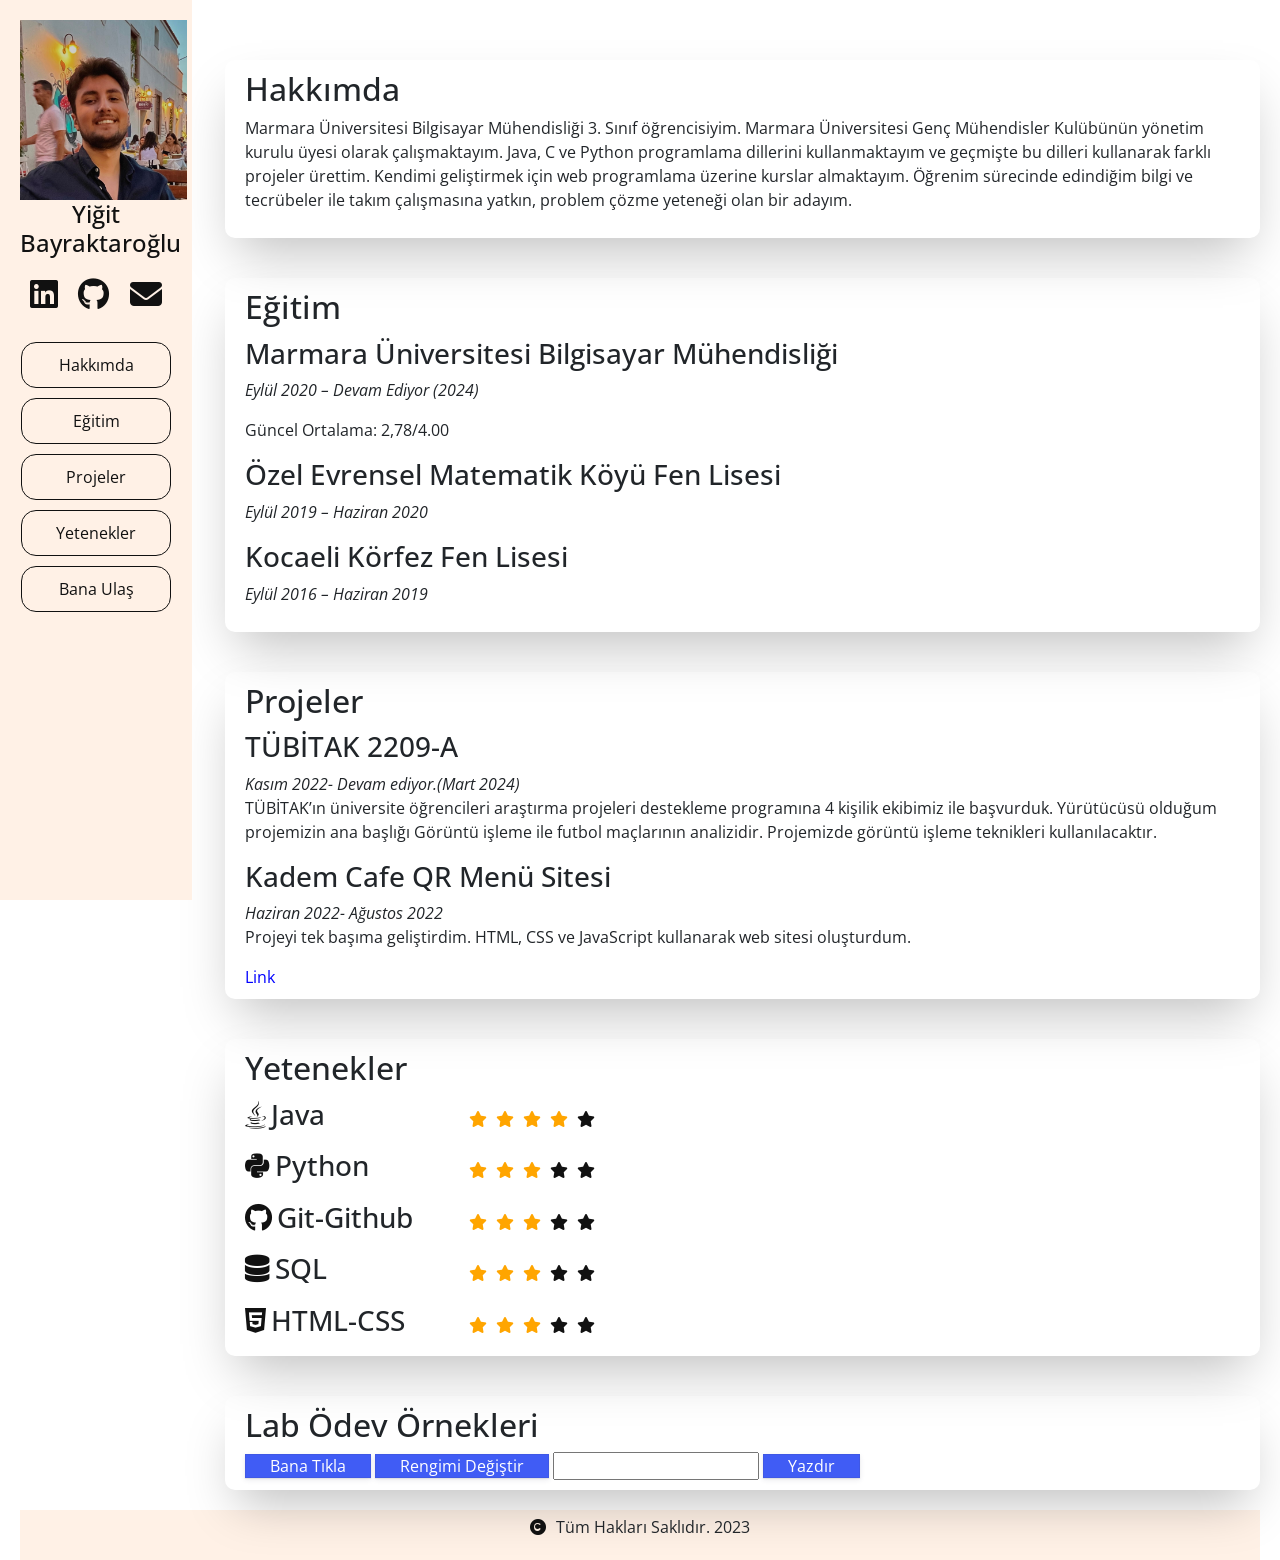
==== index.html @ ce6d55ef "contact added" ====
<!DOCTYPE html>
<html lang="en">
  <head>
    <meta charset="UTF-8" />
    <meta http-equiv="X-UA-Compatible" content="IE=edge" />
    <meta name="viewport" content="width=device-width, initial-scale=1.0" />
    <title>Yiğit Bayraktaroğlu</title>
    <link rel="stylesheet" href="style.css" />
    <link
      rel="stylesheet"
      href="https://cdnjs.cloudflare.com/ajax/libs/font-awesome/6.3.0/css/all.min.css"
      integrity="sha512-SzlrxWUlpfuzQ+pcUCosxcglQRNAq/DZjVsC0lE40xsADsfeQoEypE+enwcOiGjk/bSuGGKHEyjSoQ1zVisanQ=="
      crossorigin="anonymous"
      referrerpolicy="no-referrer"
    />
    <link rel="preconnect" href="https://fonts.googleapis.com" />
    <link rel="preconnect" href="https://fonts.gstatic.com" crossorigin />
    <link
      href="https://fonts.googleapis.com/css2?family=Open+Sans&display=swap"
      rel="stylesheet"
    />
    <link
      href="https://cdn.jsdelivr.net/npm/bootstrap@5.2.3/dist/css/bootstrap.min.css"
      rel="stylesheet"
      integrity="sha384-rbsA2VBKQhggwzxH7pPCaAqO46MgnOM80zW1RWuH61DGLwZJEdK2Kadq2F9CUG65"
      crossorigin="anonymous"
    />
  </head>
  <body>
    <header>
      <img src="./images/portrait.jpg" alt="" />
      <h2>Yiğit Bayraktaroğlu</h2>
      <div class="links">
        <a href="https://www.linkedin.com/in/yigit-bayraktaroglu/"
          ><i class="fa-brands fa-linkedin fa-2x"></i
        ></a>
        <a href="https://github.com/yigitbayraktaroglu"
          ><i class="fa-brands fa-github fa-2x"></i
        ></a>
        <a href="mailto:yigitbayraktaroglu02@gmail.com"
          ><i class="fa-solid fa-envelope fa-2x"></i
        ></a>
        <div class="dropdown">
          <button
            class="btn btn-secondary dropdown-toggle"
            type="button"
            data-bs-toggle="dropdown"
            aria-expanded="false"
          ></button>
          <ul class="dropdown-menu">
            <li><a class="dropdown-item" href="#about">Hakkımda</a></li>
            <li><a class="dropdown-item" href="#education">Eğitim</a></li>
            <li><a class="dropdown-item" href="#projects">Projeler</a></li>
            <li><a class="dropdown-item" href="#talent">Yetenekler</a></li>
            <li>
              <a class="dropdown-item" href="contact-BS.html">Bana Ulaş</a>
            </li>
          </ul>
        </div>
      </div>
    </header>
    <div class="content">
      <div class="left">
        <img src="./images/portrait.jpg" alt="" />
        <h1 class="name">Yiğit Bayraktaroğlu</h1>
        <div class="links">
          <a href="https://www.linkedin.com/in/yigit-bayraktaroglu/"
            ><i class="fa-brands fa-linkedin fa-2x"></i
          ></a>
          <a href="https://github.com/yigitbayraktaroglu"
            ><i class="fa-brands fa-github fa-2x"></i
          ></a>
          <a href="mailto:yigitbayraktaroglu02@gmail.com"
            ><i class="fa-solid fa-envelope fa-2x"></i
          ></a>
        </div>
        <div class="nav">
          <a href="#about">Hakkımda</a>
          <a href="#education">Eğitim</a>
          <a href="#projects">Projeler</a>
          <a href="#talent">Yetenekler</a>
          <a href="contact-BS.html">Bana Ulaş</a>
        </div>
      </div>
      <div class="right">
        <div class="box" id="about">
          <h2 class="box-header">Hakkımda</h2>
          <p>
            Marmara Üniversitesi Bilgisayar Mühendisliği 3. Sınıf öğrencisiyim.
            Marmara Üniversitesi Genç Mühendisler Kulübünün yönetim kurulu üyesi
            olarak çalışmaktayım. Java, C ve Python programlama dillerini
            kullanmaktayım ve geçmişte bu dilleri kullanarak farklı projeler
            ürettim. Kendimi geliştirmek için web programlama üzerine kurslar
            almaktayım. Öğrenim sürecinde edindiğim bilgi ve tecrübeler ile
            takım çalışmasına yatkın, problem çözme yeteneği olan bir adayım.
          </p>
        </div>
        <div class="box" id="education">
          <h2 class="box-header">Eğitim</h2>
          <div>
            <h3>Marmara Üniversitesi Bilgisayar Mühendisliği</h3>
            <p><em>Eylül 2020 – Devam Ediyor (2024)</em></p>
            <p>Güncel Ortalama: 2,78/4.00</p>
          </div>
          <div>
            <h3>Özel Evrensel Matematik Köyü Fen Lisesi</h3>
            <p><em>Eylül 2019 – Haziran 2020</em></p>
          </div>
          <div>
            <h3>Kocaeli Körfez Fen Lisesi</h3>
            <p><em>Eylül 2016 – Haziran 2019</em></p>
          </div>
        </div>
        <div class="box" id="projects">
          <h2 class="box-header">Projeler</h2>
          <div>
            <h3>TÜBİTAK 2209-A</h3>
            <em>Kasım 2022- Devam ediyor.(Mart 2024)</em>
            <p>
              TÜBİTAK’ın üniversite öğrencileri araştırma projeleri destekleme
              programına 4 kişilik ekibimiz ile başvurduk. Yürütücüsü olduğum
              projemizin ana başlığı Görüntü işleme ile futbol maçlarının
              analizidir. Projemizde görüntü işleme teknikleri kullanılacaktır.
            </p>
          </div>
          <div>
            <h3>Kadem Cafe QR Menü Sitesi</h3>
            <em>Haziran 2022- Ağustos 2022</em>
            <p>
              Projeyi tek başıma geliştirdim. HTML, CSS ve JavaScript kullanarak
              web sitesi oluşturdum.
            </p>
            <a href="https://kademcafe.netlify.app/">Link</a>
          </div>
        </div>
        <div class="box" id="talent">
          <h2 class="box-header">Yetenekler</h2>
          <div class="talents">
            <div>
              <h3><i class="fa-brands fa-java"></i>Java</h3>
              <span><i class="fa-solid fa-star checked"></i></span>
              <span><i class="fa-solid fa-star checked"></i></span>
              <span><i class="fa-solid fa-star checked"></i></span>
              <span><i class="fa-solid fa-star checked"></i></span>
              <span><i class="fa-solid fa-star"></i></span>
            </div>
            <div>
              <h3><i class="fa-brands fa-python"></i>Python</h3>
              <span><i class="fa-solid fa-star checked"></i></span>
              <span><i class="fa-solid fa-star checked"></i></span>
              <span><i class="fa-solid fa-star checked"></i></span>
              <span><i class="fa-solid fa-star"></i></span>
              <span><i class="fa-solid fa-star"></i></span>
            </div>
            <div>
              <h3><i class="fa-brands fa-github"></i>Git-Github</h3>
              <span><i class="fa-solid fa-star checked"></i></span>
              <span><i class="fa-solid fa-star checked"></i></span>
              <span><i class="fa-solid fa-star checked"></i></span>
              <span><i class="fa-solid fa-star"></i></span>
              <span><i class="fa-solid fa-star"></i></span>
            </div>
            <div>
              <h3><i class="fa-solid fa-database"></i>SQL</h3>
              <span><i class="fa-solid fa-star checked"></i></span>
              <span><i class="fa-solid fa-star checked"></i></span>
              <span><i class="fa-solid fa-star checked"></i></span>
              <span><i class="fa-solid fa-star"></i></span>
              <span><i class="fa-solid fa-star"></i></span>
            </div>
            <div>
              <h3><i class="fa-brands fa-html5"></i>HTML-CSS</h3>
              <span><i class="fa-solid fa-star checked"></i></span>
              <span><i class="fa-solid fa-star checked"></i></span>
              <span><i class="fa-solid fa-star checked"></i></span>
              <span><i class="fa-solid fa-star"></i></span>
              <span><i class="fa-solid fa-star"></i></span>
            </div>
          </div>
        </div>
        <div class="box" id="examples">
          <h2 class="box-header">Lab Ödev Örnekleri</h2>
          <button onclick="bildirim()">Bana Tıkla</button>
          <button id="renk" onclick="renk()">Rengimi Değiştir</button>
          <input type="text" id="input1" />
          <button onclick="inputAl()">Yazdır</button>
        </div>
      </div>
    </div>
    <footer>
      <p><i class="fa-solid fa-copyright"></i>Tüm Hakları Saklıdır. 2023</p>
    </footer>
    <script
      src="https://cdn.jsdelivr.net/npm/bootstrap@5.2.3/dist/js/bootstrap.bundle.min.js"
      integrity="sha384-kenU1KFdBIe4zVF0s0G1M5b4hcpxyD9F7jL+jjXkk+Q2h455rYXK/7HAuoJl+0I4"
      crossorigin="anonymous"
    ></script>
    <script src="script.js"></script>
  </body>
</html>
---- style.css ----
* {
  margin: 0;
  padding: 0;
  box-sizing: border-box;
  text-decoration: none;
  font-family: "Open Sans", sans-serif;
}

body {
  padding: 20px;
  padding-bottom: 0;
}

header {
  display: none;
}

header img {
  height: 10vh;
}
header i {
  margin-left: 10px;
}
i {
  color: #111;
}
img {
  height: 20vh;
  transition: all 0.3s linear;
}
img:hover {
  cursor: pointer;
  opacity: 0.2;
  transform: scale(1.1);
}

.left {
  text-align: center;
  height: 100%;
  width: 15vw;
  position: fixed;
  padding: 20px;
  z-index: 1;
  top: 0;
  left: 0;
  background-color: #fff1e6;
  color: #111;
  overflow: hidden;
}
.left .name {
  font-size: x-large;
}
.left .links {
  display: flex;
  justify-content: space-around;
  align-items: center;
  margin-top: 20px;
  margin-bottom: 20px;
}

.links a i {
  transition: all 0.3s linear;
}

.links a:hover i {
  transform: scale(1.25);
}

.left .nav {
  display: flex;
  flex-direction: column;
  justify-content: space-between;
  align-items: center;
}
.left .nav a {
  text-decoration: none;
  display: block;
  color: #111;
  border: 1px solid #111;
  border-radius: 15px;
  margin-top: 10px;
  width: 150px;
  padding: 10px;
  text-align: center;
  transition: all 0.3s linear;
}

.left .nav a:hover {
  background-color: #111;
  color: #fff1e6;
}

.right {
  margin-left: 16vw;
  display: flex;
  flex-direction: column;
}

.box {
  padding: 10px 20px;
  /* border: 2px solid #111; */
  border-radius: 10px;
  margin-top: 40px;
  box-shadow: rgba(0, 0, 0, 0.25) 0px 25px 50px -12px;
}
.box div {
  margin-top: 10px;
}

footer {
  background-color: #fff1e6;
  display: flex;
  align-items: center;
  justify-content: center;
  height: 50px;
  text-align: center;
  overflow-x: hidden;
  margin-top: 20px;
  left: 0;
  bottom: 0;
  z-index: 1;
}
footer i {
  margin-right: 10px;
}
#projects a {
  text-decoration: none;
  color: blue;
}
.checked {
  color: orange;
}

#talent h3 {
  display: inline-block;
  width: 220px;
}
#talent i {
  margin-right: 5px;
}

.display {
  display: block;
}
.none-display {
  display: none;
}
@media screen and (max-width: 768px) {
  .left {
    display: none;
  }
  .right {
    margin-left: 0px;
    margin-top: 11vh;
  }
  #talent h3 {
    display: block;
  }
  header {
    display: flex;
    justify-content: space-between;
    align-items: center;
    background-color: #fff1e6;
    z-index: 2;
    text-align: center;
    padding-right: 10px;
    width: 100%;
    position: fixed;
    height: 10vh;
    top: 0;
    left: 0;
  }
}
.dropdown button {
  background-color: #111;
  color: #fff1e6;
  margin-left: 15px;
}
header .links {
  display: flex;
  justify-content: center;
  align-items: center;
}
/* CSS */
button {
  background-color: #405cf5;
  border-radius: 6px;
  border-width: 0;
  box-shadow: rgba(50, 50, 93, 0.1) 0 0 0 1px inset,
    rgba(50, 50, 93, 0.1) 0 2px 5px 0, rgba(0, 0, 0, 0.07) 0 1px 1px 0;
  box-sizing: border-box;
  color: #fff;
  cursor: pointer;
  font-size: 100%;
  margin: 12px 0 0;
  padding: 0 25px;
  position: relative;
  text-align: center;
  transition: all 0.2s, box-shadow 0.08s ease-in;
}

button:hover {
  color: #405cf5;
  background-color: #fff;
}
.navbar {
  background: #085e7d !important;
}

.bg-dark {
  background: #085e7d !important;
}
.card-img-top {
  width: 100%;
  height: 25vh;
  object-fit: cover;
}
#map {
  height: 450px;
}

@media (min-width: 768px) {
  .card-img-top {
    height: 32vh;
  }
  #map {
    height: 100%;
  }
}
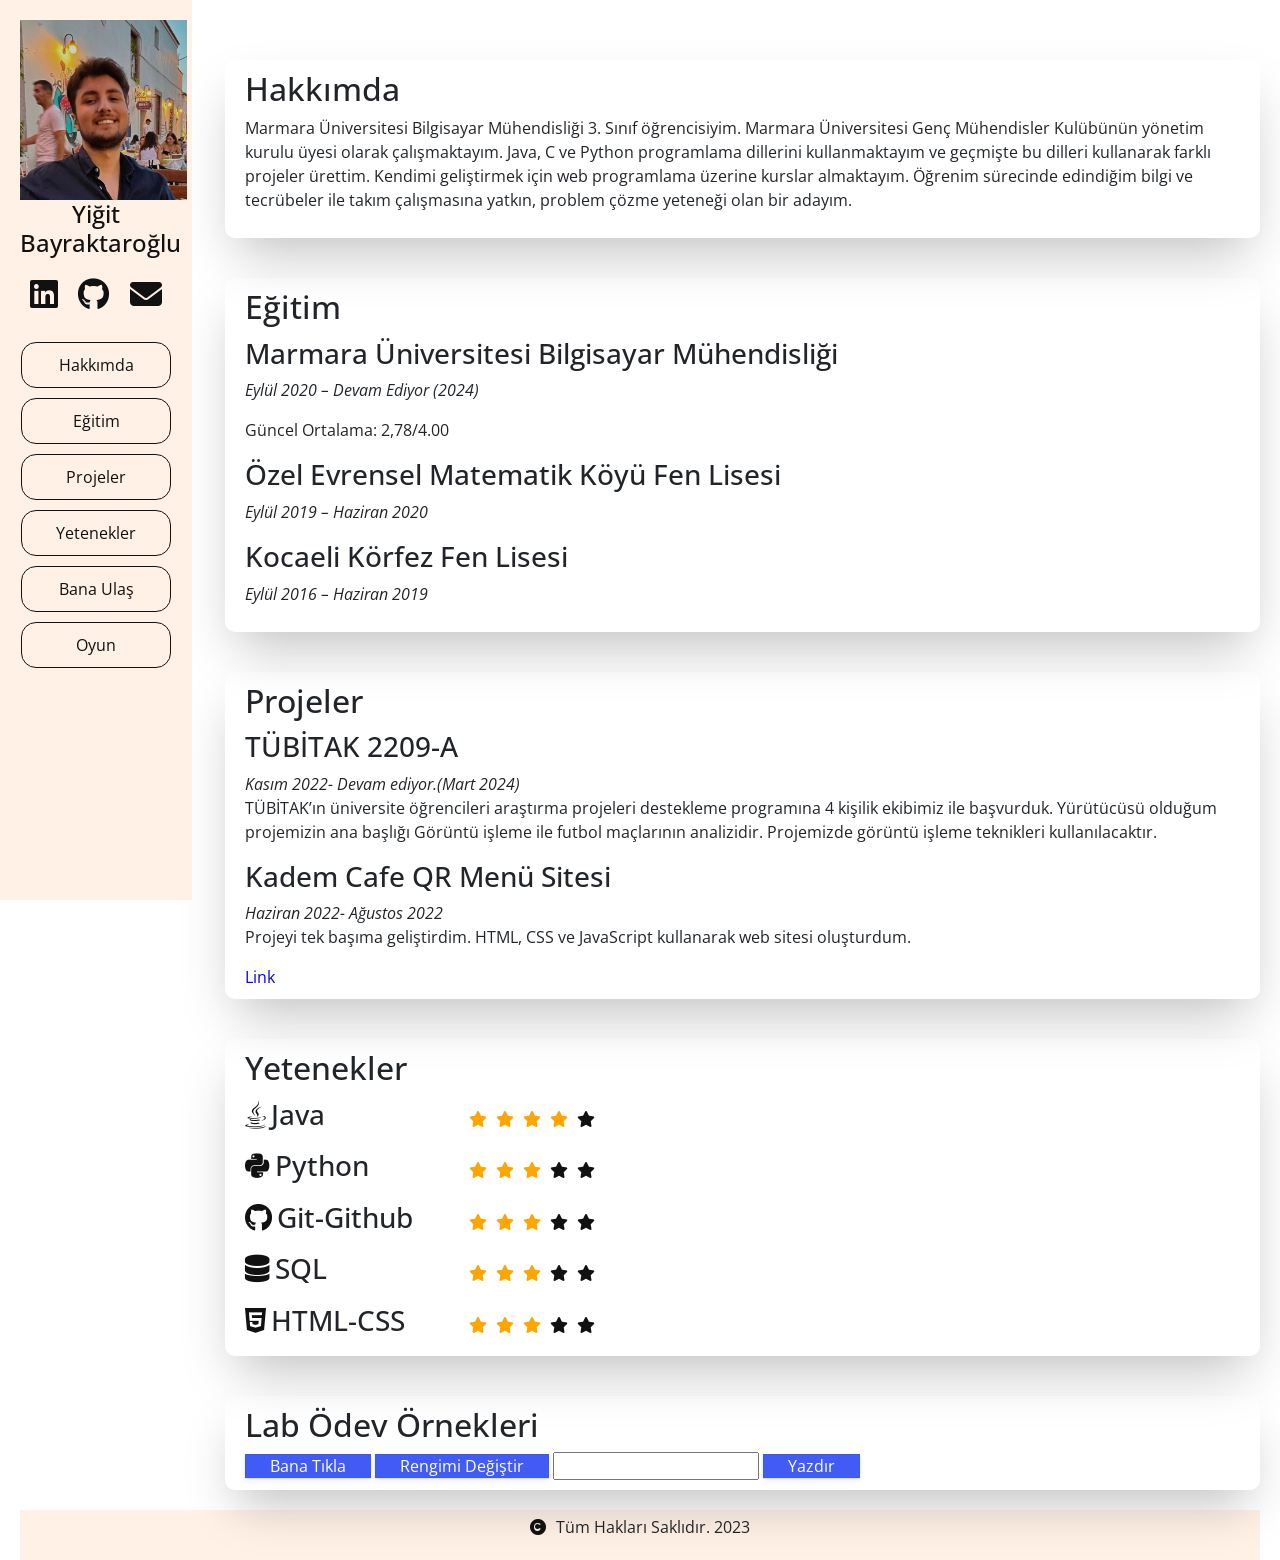
==== commit 1d878368: "game added" ====
--- a/index.html
+++ b/index.html
@@ -52,6 +52,7 @@
             <li><a class="dropdown-item" href="#education">Eğitim</a></li>
             <li><a class="dropdown-item" href="#projects">Projeler</a></li>
             <li><a class="dropdown-item" href="#talent">Yetenekler</a></li>
+            <li><a class="dropdown-item" href="game.html">Oyun</a></li>
             <li>
               <a class="dropdown-item" href="contact-BS.html">Bana Ulaş</a>
             </li>
@@ -80,6 +81,7 @@
           <a href="#projects">Projeler</a>
           <a href="#talent">Yetenekler</a>
           <a href="contact-BS.html">Bana Ulaş</a>
+          <a href="game.html">Oyun</a>
         </div>
       </div>
       <div class="right">
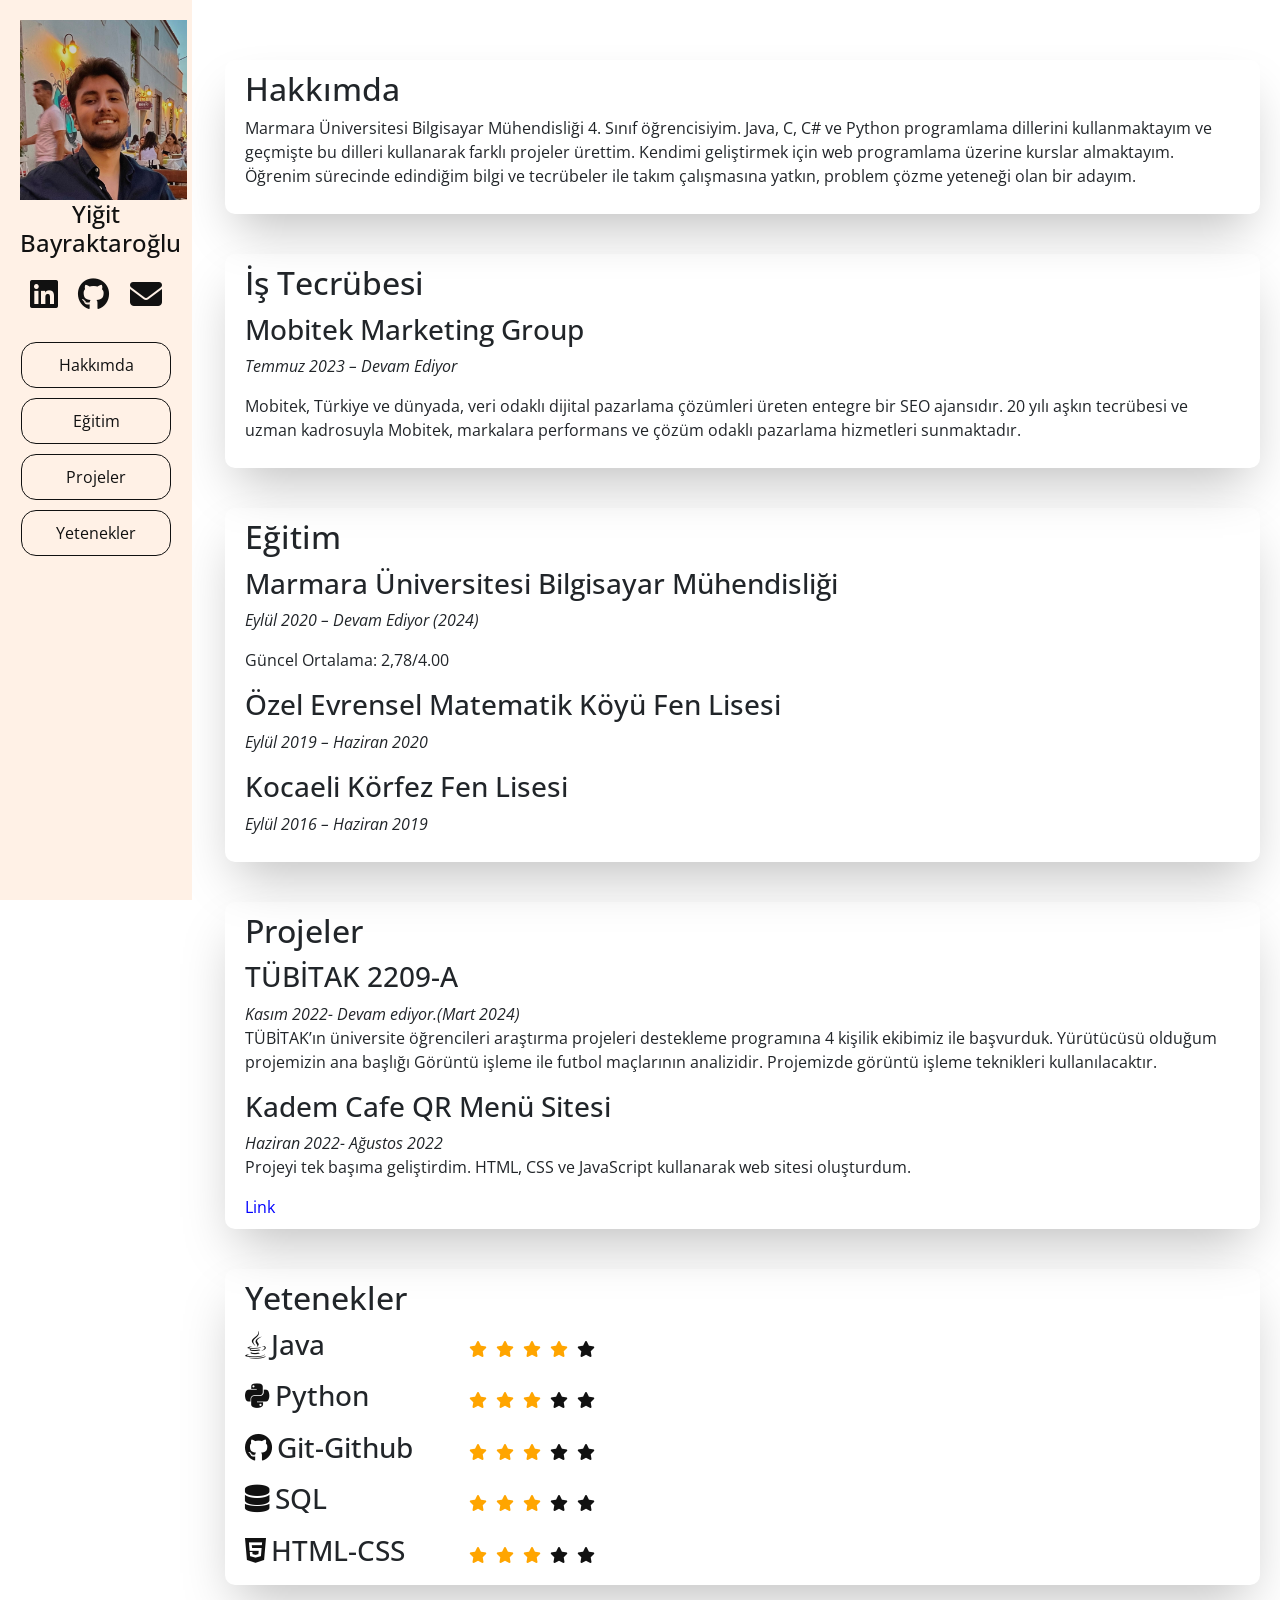
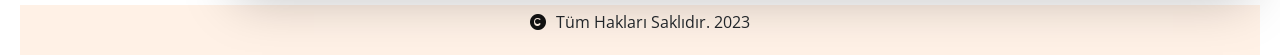
==== commit 21a70fde: "experience added" ====
--- a/index.html
+++ b/index.html
@@ -80,22 +80,34 @@
           <a href="#education">Eğitim</a>
           <a href="#projects">Projeler</a>
           <a href="#talent">Yetenekler</a>
-          <a href="contact-BS.html">Bana Ulaş</a>
-          <a href="game.html">Oyun</a>
+          <!-- <a href="contact-BS.html">Bana Ulaş</a> -->
+          <!-- <a href="game.html">Oyun</a> -->
         </div>
       </div>
       <div class="right">
         <div class="box" id="about">
           <h2 class="box-header">Hakkımda</h2>
           <p>
-            Marmara Üniversitesi Bilgisayar Mühendisliği 3. Sınıf öğrencisiyim.
-            Marmara Üniversitesi Genç Mühendisler Kulübünün yönetim kurulu üyesi
-            olarak çalışmaktayım. Java, C ve Python programlama dillerini
-            kullanmaktayım ve geçmişte bu dilleri kullanarak farklı projeler
-            ürettim. Kendimi geliştirmek için web programlama üzerine kurslar
-            almaktayım. Öğrenim sürecinde edindiğim bilgi ve tecrübeler ile
-            takım çalışmasına yatkın, problem çözme yeteneği olan bir adayım.
+            Marmara Üniversitesi Bilgisayar Mühendisliği 4. Sınıf öğrencisiyim.
+            Java, C, C# ve Python programlama dillerini kullanmaktayım ve
+            geçmişte bu dilleri kullanarak farklı projeler ürettim. Kendimi
+            geliştirmek için web programlama üzerine kurslar almaktayım. Öğrenim
+            sürecinde edindiğim bilgi ve tecrübeler ile takım çalışmasına
+            yatkın, problem çözme yeteneği olan bir adayım.
           </p>
+        </div>
+        <div class="box" id="experience">
+          <h2 class="box-header">İş Tecrübesi</h2>
+          <div>
+            <h3>Mobitek Marketing Group</h3>
+            <p><em>Temmuz 2023 – Devam Ediyor</em></p>
+            <p>
+              Mobitek, Türkiye ve dünyada, veri odaklı dijital pazarlama
+              çözümleri üreten entegre bir SEO ajansıdır. 20 yılı aşkın
+              tecrübesi ve uzman kadrosuyla Mobitek, markalara performans ve
+              çözüm odaklı pazarlama hizmetleri sunmaktadır.
+            </p>
+          </div>
         </div>
         <div class="box" id="education">
           <h2 class="box-header">Eğitim</h2>
@@ -180,13 +192,13 @@
             </div>
           </div>
         </div>
-        <div class="box" id="examples">
+        <!-- <div class="box" id="examples">
           <h2 class="box-header">Lab Ödev Örnekleri</h2>
           <button onclick="bildirim()">Bana Tıkla</button>
           <button id="renk" onclick="renk()">Rengimi Değiştir</button>
           <input type="text" id="input1" />
           <button onclick="inputAl()">Yazdır</button>
-        </div>
+        </div> -->
       </div>
     </div>
     <footer>
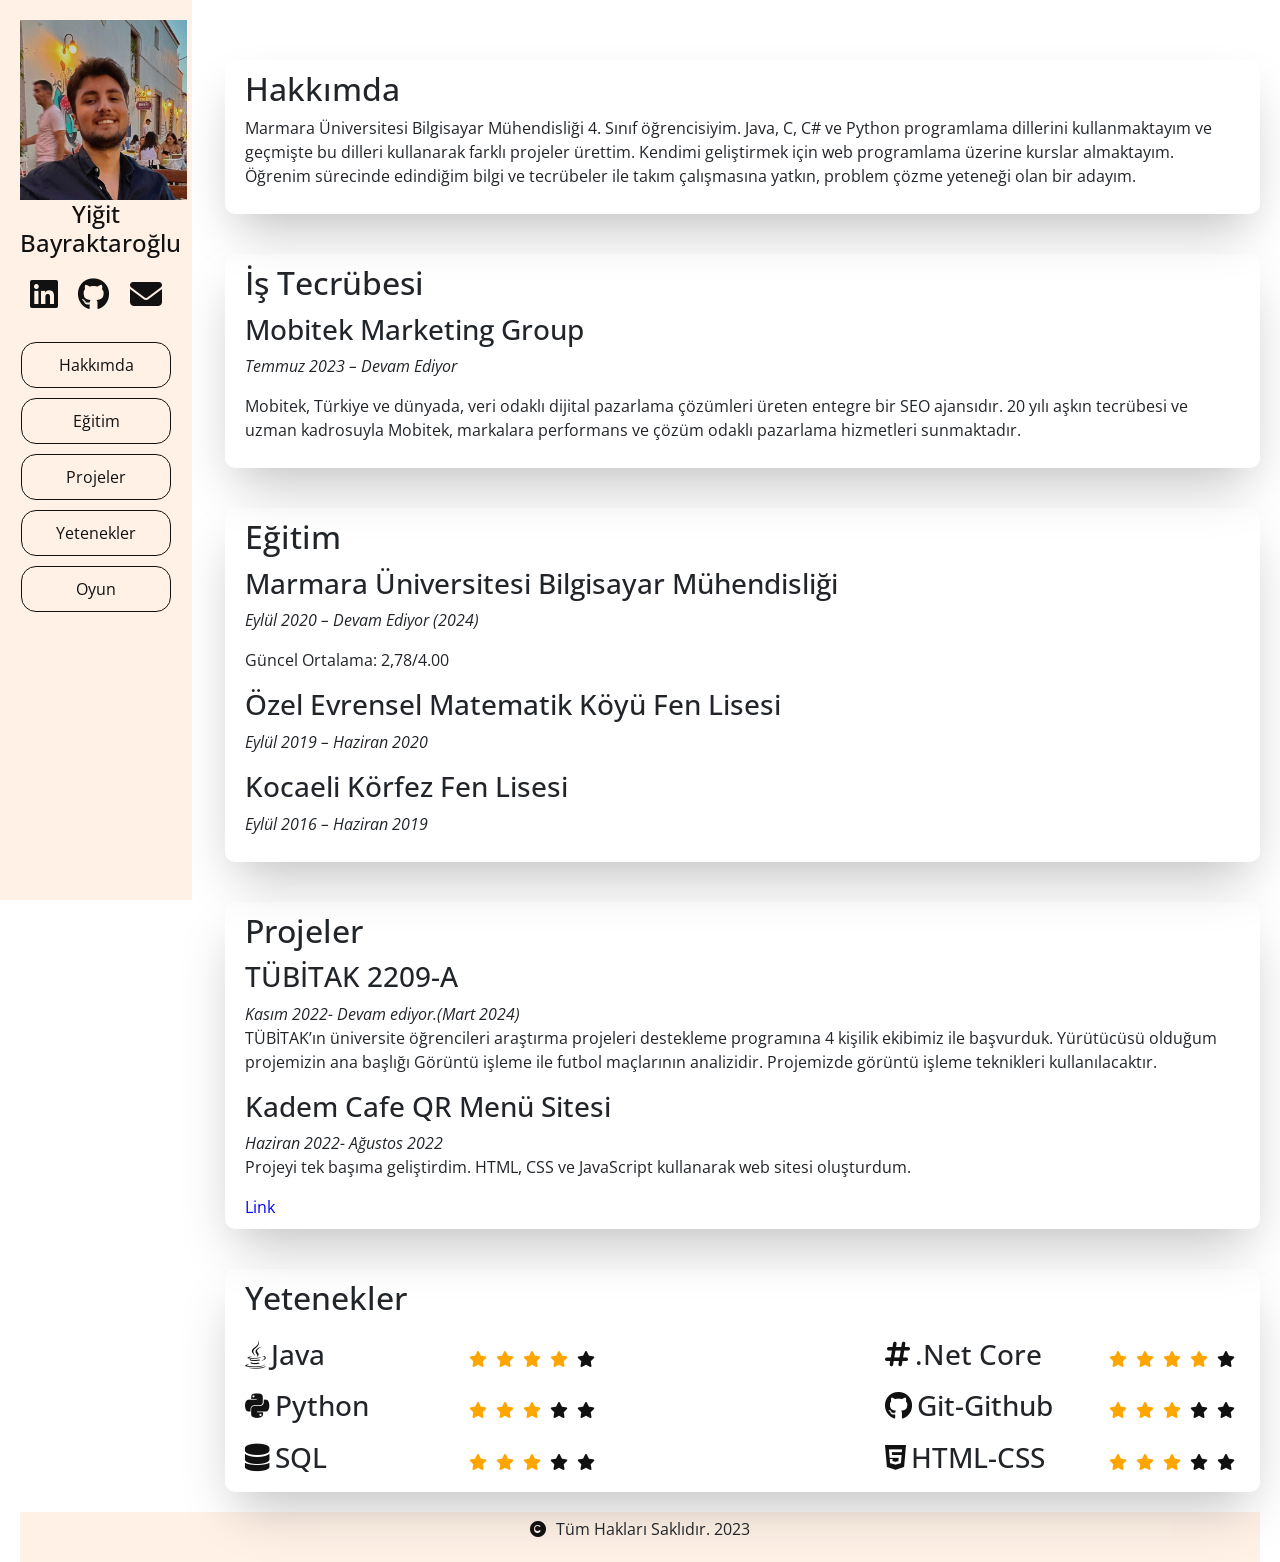
==== commit 61d0d951: "icon added" ====
--- a/index.html
+++ b/index.html
@@ -5,6 +5,7 @@
     <meta http-equiv="X-UA-Compatible" content="IE=edge" />
     <meta name="viewport" content="width=device-width, initial-scale=1.0" />
     <title>Yiğit Bayraktaroğlu</title>
+    <link rel="icon" href="images/favicon.ico" />
     <link rel="stylesheet" href="style.css" />
     <link
       rel="stylesheet"
@@ -53,9 +54,6 @@
             <li><a class="dropdown-item" href="#projects">Projeler</a></li>
             <li><a class="dropdown-item" href="#talent">Yetenekler</a></li>
             <li><a class="dropdown-item" href="game.html">Oyun</a></li>
-            <li>
-              <a class="dropdown-item" href="contact-BS.html">Bana Ulaş</a>
-            </li>
           </ul>
         </div>
       </div>
@@ -81,7 +79,7 @@
           <a href="#projects">Projeler</a>
           <a href="#talent">Yetenekler</a>
           <!-- <a href="contact-BS.html">Bana Ulaş</a> -->
-          <!-- <a href="game.html">Oyun</a> -->
+          <a href="game.html">Oyun</a>
         </div>
       </div>
       <div class="right">
@@ -152,6 +150,14 @@
           <div class="talents">
             <div>
               <h3><i class="fa-brands fa-java"></i>Java</h3>
+              <span><i class="fa-solid fa-star checked"></i></span>
+              <span><i class="fa-solid fa-star checked"></i></span>
+              <span><i class="fa-solid fa-star checked"></i></span>
+              <span><i class="fa-solid fa-star checked"></i></span>
+              <span><i class="fa-solid fa-star"></i></span>
+            </div>
+            <div>
+              <h3><i class="fa-solid fa-hashtag"></i>.Net Core</h3>
               <span><i class="fa-solid fa-star checked"></i></span>
               <span><i class="fa-solid fa-star checked"></i></span>
               <span><i class="fa-solid fa-star checked"></i></span>
--- a/style.css
+++ b/style.css
@@ -113,10 +113,11 @@
   align-items: center;
   justify-content: center;
   height: 50px;
+
   text-align: center;
   overflow-x: hidden;
   margin-top: 20px;
-  left: 0;
+
   bottom: 0;
   z-index: 1;
 }
@@ -227,3 +228,9 @@
     height: 100%;
   }
 }
+
+.talents {
+  display: flex;
+  flex-wrap: wrap;
+  justify-content: space-between;
+}
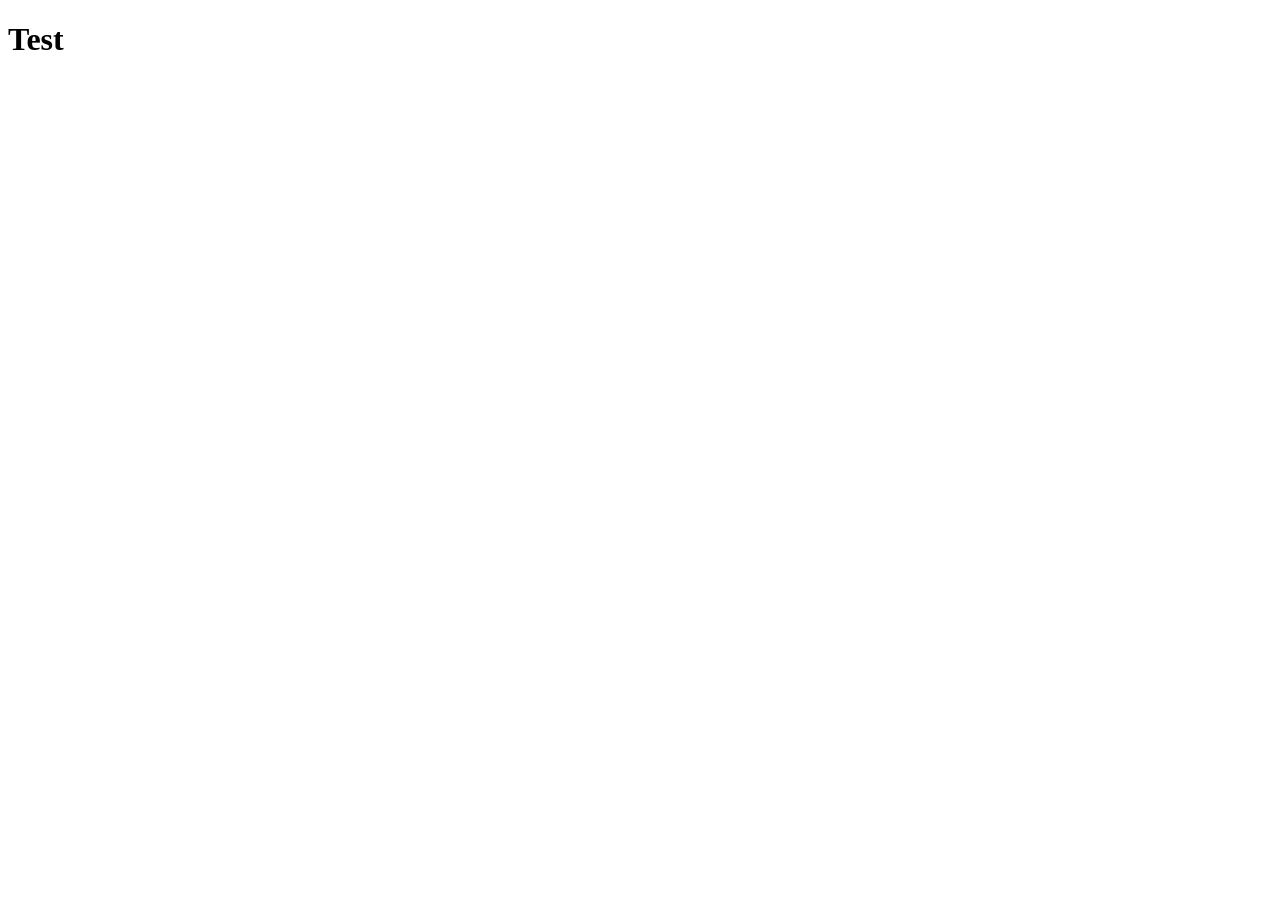
==== commit 74d4b6c9: "initial commit" ====
--- a/index.html
+++ b/index.html
@@ -1,220 +1,11 @@
 <!DOCTYPE html>
 <html lang="en">
-  <head>
-    <meta charset="UTF-8" />
-    <meta http-equiv="X-UA-Compatible" content="IE=edge" />
-    <meta name="viewport" content="width=device-width, initial-scale=1.0" />
-    <title>Yiğit Bayraktaroğlu</title>
-    <link rel="icon" href="images/favicon.ico" />
-    <link rel="stylesheet" href="style.css" />
-    <link
-      rel="stylesheet"
-      href="https://cdnjs.cloudflare.com/ajax/libs/font-awesome/6.3.0/css/all.min.css"
-      integrity="sha512-SzlrxWUlpfuzQ+pcUCosxcglQRNAq/DZjVsC0lE40xsADsfeQoEypE+enwcOiGjk/bSuGGKHEyjSoQ1zVisanQ=="
-      crossorigin="anonymous"
-      referrerpolicy="no-referrer"
-    />
-    <link rel="preconnect" href="https://fonts.googleapis.com" />
-    <link rel="preconnect" href="https://fonts.gstatic.com" crossorigin />
-    <link
-      href="https://fonts.googleapis.com/css2?family=Open+Sans&display=swap"
-      rel="stylesheet"
-    />
-    <link
-      href="https://cdn.jsdelivr.net/npm/bootstrap@5.2.3/dist/css/bootstrap.min.css"
-      rel="stylesheet"
-      integrity="sha384-rbsA2VBKQhggwzxH7pPCaAqO46MgnOM80zW1RWuH61DGLwZJEdK2Kadq2F9CUG65"
-      crossorigin="anonymous"
-    />
-  </head>
-  <body>
-    <header>
-      <img src="./images/portrait.jpg" alt="" />
-      <h2>Yiğit Bayraktaroğlu</h2>
-      <div class="links">
-        <a href="https://www.linkedin.com/in/yigit-bayraktaroglu/"
-          ><i class="fa-brands fa-linkedin fa-2x"></i
-        ></a>
-        <a href="https://github.com/yigitbayraktaroglu"
-          ><i class="fa-brands fa-github fa-2x"></i
-        ></a>
-        <a href="mailto:yigitbayraktaroglu02@gmail.com"
-          ><i class="fa-solid fa-envelope fa-2x"></i
-        ></a>
-        <div class="dropdown">
-          <button
-            class="btn btn-secondary dropdown-toggle"
-            type="button"
-            data-bs-toggle="dropdown"
-            aria-expanded="false"
-          ></button>
-          <ul class="dropdown-menu">
-            <li><a class="dropdown-item" href="#about">Hakkımda</a></li>
-            <li><a class="dropdown-item" href="#education">Eğitim</a></li>
-            <li><a class="dropdown-item" href="#projects">Projeler</a></li>
-            <li><a class="dropdown-item" href="#talent">Yetenekler</a></li>
-            <li><a class="dropdown-item" href="game.html">Oyun</a></li>
-          </ul>
-        </div>
-      </div>
-    </header>
-    <div class="content">
-      <div class="left">
-        <img src="./images/portrait.jpg" alt="" />
-        <h1 class="name">Yiğit Bayraktaroğlu</h1>
-        <div class="links">
-          <a href="https://www.linkedin.com/in/yigit-bayraktaroglu/"
-            ><i class="fa-brands fa-linkedin fa-2x"></i
-          ></a>
-          <a href="https://github.com/yigitbayraktaroglu"
-            ><i class="fa-brands fa-github fa-2x"></i
-          ></a>
-          <a href="mailto:yigitbayraktaroglu02@gmail.com"
-            ><i class="fa-solid fa-envelope fa-2x"></i
-          ></a>
-        </div>
-        <div class="nav">
-          <a href="#about">Hakkımda</a>
-          <a href="#education">Eğitim</a>
-          <a href="#projects">Projeler</a>
-          <a href="#talent">Yetenekler</a>
-          <!-- <a href="contact-BS.html">Bana Ulaş</a> -->
-          <a href="game.html">Oyun</a>
-        </div>
-      </div>
-      <div class="right">
-        <div class="box" id="about">
-          <h2 class="box-header">Hakkımda</h2>
-          <p>
-            Marmara Üniversitesi Bilgisayar Mühendisliği 4. Sınıf öğrencisiyim.
-            Java, C, C# ve Python programlama dillerini kullanmaktayım ve
-            geçmişte bu dilleri kullanarak farklı projeler ürettim. Kendimi
-            geliştirmek için web programlama üzerine kurslar almaktayım. Öğrenim
-            sürecinde edindiğim bilgi ve tecrübeler ile takım çalışmasına
-            yatkın, problem çözme yeteneği olan bir adayım.
-          </p>
-        </div>
-        <div class="box" id="experience">
-          <h2 class="box-header">İş Tecrübesi</h2>
-          <div>
-            <h3>Mobitek Marketing Group</h3>
-            <p><em>Temmuz 2023 – Devam Ediyor</em></p>
-            <p>
-              Mobitek, Türkiye ve dünyada, veri odaklı dijital pazarlama
-              çözümleri üreten entegre bir SEO ajansıdır. 20 yılı aşkın
-              tecrübesi ve uzman kadrosuyla Mobitek, markalara performans ve
-              çözüm odaklı pazarlama hizmetleri sunmaktadır.
-            </p>
-          </div>
-        </div>
-        <div class="box" id="education">
-          <h2 class="box-header">Eğitim</h2>
-          <div>
-            <h3>Marmara Üniversitesi Bilgisayar Mühendisliği</h3>
-            <p><em>Eylül 2020 – Devam Ediyor (2024)</em></p>
-            <p>Güncel Ortalama: 2,78/4.00</p>
-          </div>
-          <div>
-            <h3>Özel Evrensel Matematik Köyü Fen Lisesi</h3>
-            <p><em>Eylül 2019 – Haziran 2020</em></p>
-          </div>
-          <div>
-            <h3>Kocaeli Körfez Fen Lisesi</h3>
-            <p><em>Eylül 2016 – Haziran 2019</em></p>
-          </div>
-        </div>
-        <div class="box" id="projects">
-          <h2 class="box-header">Projeler</h2>
-          <div>
-            <h3>TÜBİTAK 2209-A</h3>
-            <em>Kasım 2022- Devam ediyor.(Mart 2024)</em>
-            <p>
-              TÜBİTAK’ın üniversite öğrencileri araştırma projeleri destekleme
-              programına 4 kişilik ekibimiz ile başvurduk. Yürütücüsü olduğum
-              projemizin ana başlığı Görüntü işleme ile futbol maçlarının
-              analizidir. Projemizde görüntü işleme teknikleri kullanılacaktır.
-            </p>
-          </div>
-          <div>
-            <h3>Kadem Cafe QR Menü Sitesi</h3>
-            <em>Haziran 2022- Ağustos 2022</em>
-            <p>
-              Projeyi tek başıma geliştirdim. HTML, CSS ve JavaScript kullanarak
-              web sitesi oluşturdum.
-            </p>
-            <a href="https://kademcafe.netlify.app/">Link</a>
-          </div>
-        </div>
-        <div class="box" id="talent">
-          <h2 class="box-header">Yetenekler</h2>
-          <div class="talents">
-            <div>
-              <h3><i class="fa-brands fa-java"></i>Java</h3>
-              <span><i class="fa-solid fa-star checked"></i></span>
-              <span><i class="fa-solid fa-star checked"></i></span>
-              <span><i class="fa-solid fa-star checked"></i></span>
-              <span><i class="fa-solid fa-star checked"></i></span>
-              <span><i class="fa-solid fa-star"></i></span>
-            </div>
-            <div>
-              <h3><i class="fa-solid fa-hashtag"></i>.Net Core</h3>
-              <span><i class="fa-solid fa-star checked"></i></span>
-              <span><i class="fa-solid fa-star checked"></i></span>
-              <span><i class="fa-solid fa-star checked"></i></span>
-              <span><i class="fa-solid fa-star checked"></i></span>
-              <span><i class="fa-solid fa-star"></i></span>
-            </div>
-            <div>
-              <h3><i class="fa-brands fa-python"></i>Python</h3>
-              <span><i class="fa-solid fa-star checked"></i></span>
-              <span><i class="fa-solid fa-star checked"></i></span>
-              <span><i class="fa-solid fa-star checked"></i></span>
-              <span><i class="fa-solid fa-star"></i></span>
-              <span><i class="fa-solid fa-star"></i></span>
-            </div>
-            <div>
-              <h3><i class="fa-brands fa-github"></i>Git-Github</h3>
-              <span><i class="fa-solid fa-star checked"></i></span>
-              <span><i class="fa-solid fa-star checked"></i></span>
-              <span><i class="fa-solid fa-star checked"></i></span>
-              <span><i class="fa-solid fa-star"></i></span>
-              <span><i class="fa-solid fa-star"></i></span>
-            </div>
-            <div>
-              <h3><i class="fa-solid fa-database"></i>SQL</h3>
-              <span><i class="fa-solid fa-star checked"></i></span>
-              <span><i class="fa-solid fa-star checked"></i></span>
-              <span><i class="fa-solid fa-star checked"></i></span>
-              <span><i class="fa-solid fa-star"></i></span>
-              <span><i class="fa-solid fa-star"></i></span>
-            </div>
-            <div>
-              <h3><i class="fa-brands fa-html5"></i>HTML-CSS</h3>
-              <span><i class="fa-solid fa-star checked"></i></span>
-              <span><i class="fa-solid fa-star checked"></i></span>
-              <span><i class="fa-solid fa-star checked"></i></span>
-              <span><i class="fa-solid fa-star"></i></span>
-              <span><i class="fa-solid fa-star"></i></span>
-            </div>
-          </div>
-        </div>
-        <!-- <div class="box" id="examples">
-          <h2 class="box-header">Lab Ödev Örnekleri</h2>
-          <button onclick="bildirim()">Bana Tıkla</button>
-          <button id="renk" onclick="renk()">Rengimi Değiştir</button>
-          <input type="text" id="input1" />
-          <button onclick="inputAl()">Yazdır</button>
-        </div> -->
-      </div>
-    </div>
-    <footer>
-      <p><i class="fa-solid fa-copyright"></i>Tüm Hakları Saklıdır. 2023</p>
-    </footer>
-    <script
-      src="https://cdn.jsdelivr.net/npm/bootstrap@5.2.3/dist/js/bootstrap.bundle.min.js"
-      integrity="sha384-kenU1KFdBIe4zVF0s0G1M5b4hcpxyD9F7jL+jjXkk+Q2h455rYXK/7HAuoJl+0I4"
-      crossorigin="anonymous"
-    ></script>
-    <script src="script.js"></script>
-  </body>
-</html>
+<head>
+    <meta charset="UTF-8">
+    <meta name="viewport" content="width=device-width, initial-scale=1.0">
+    <title>Document</title>
+</head>
+<body>
+    <h1>Test</h1>
+</body>
+</html>
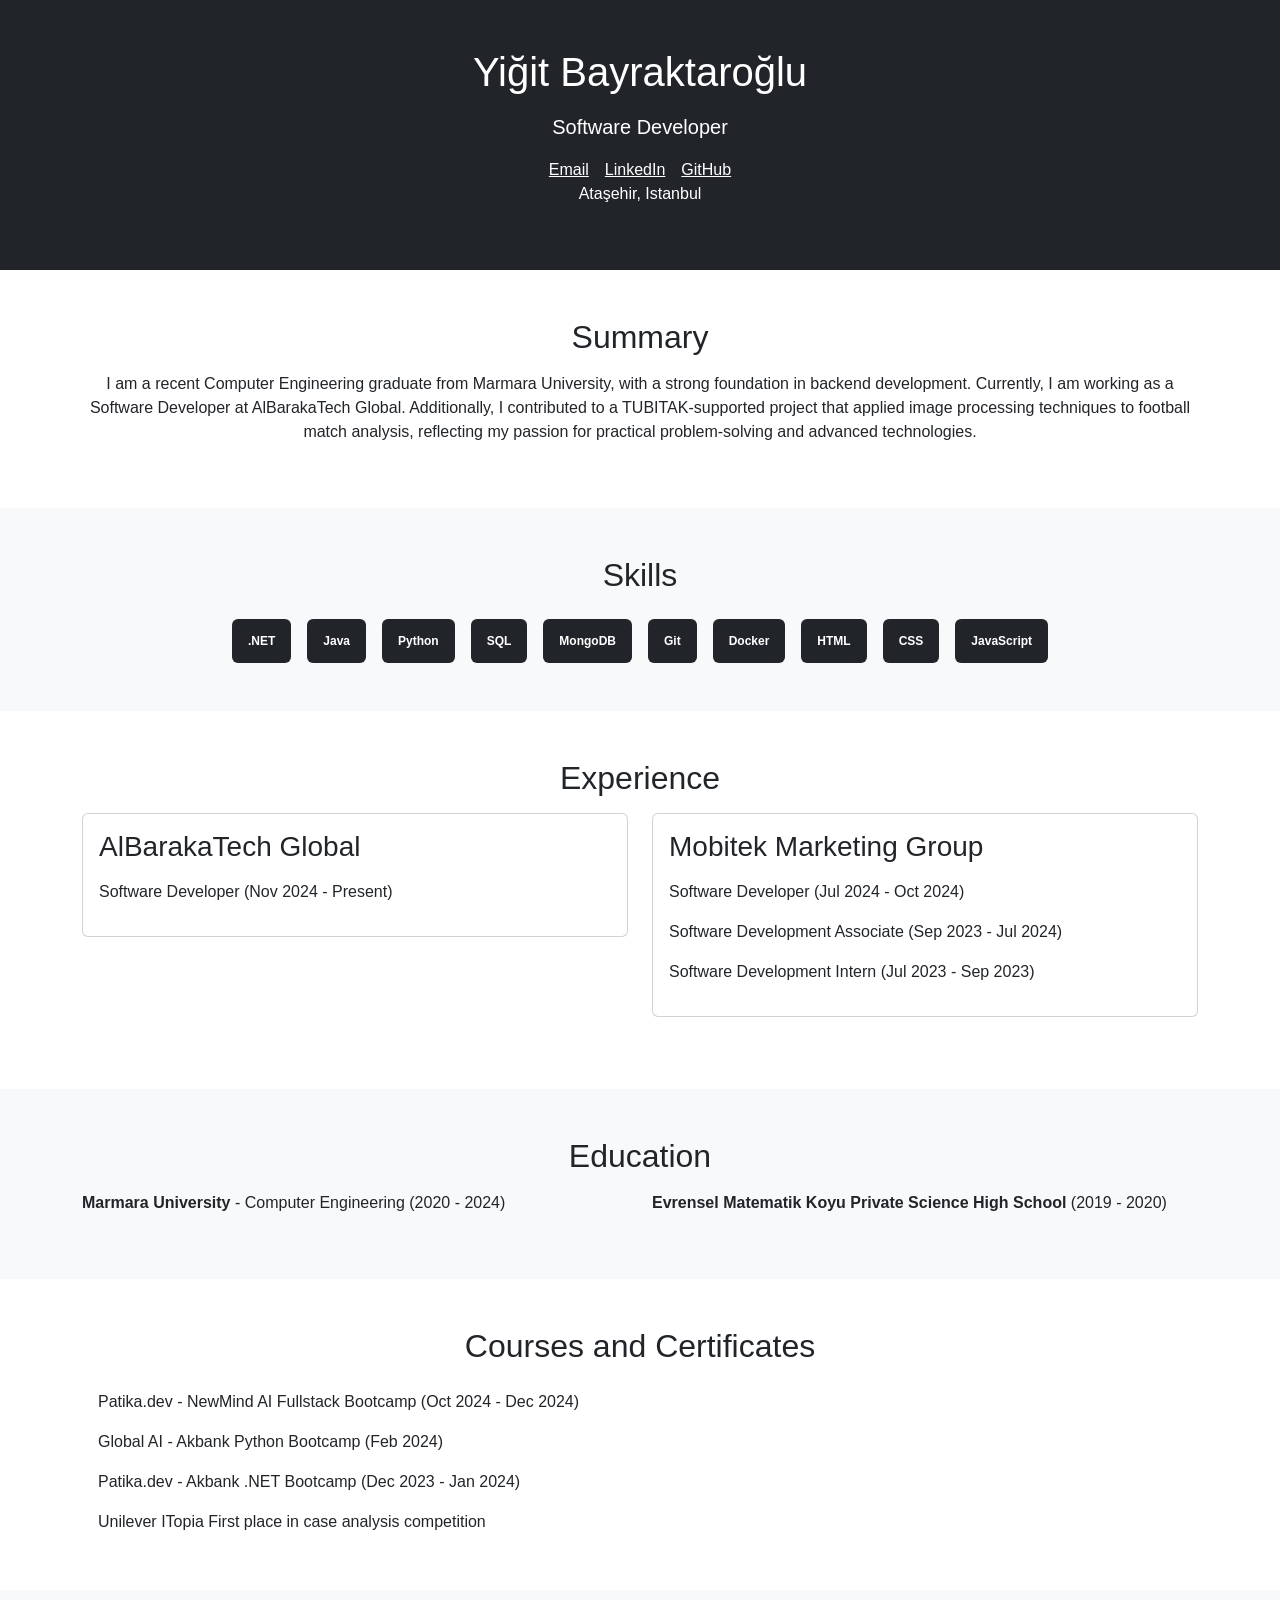
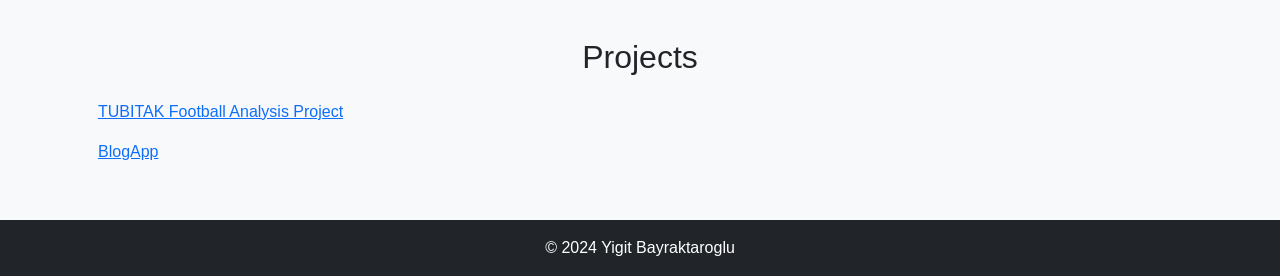
==== commit db9eaaa7: "first design" ====
--- a/index.html
+++ b/index.html
@@ -3,9 +3,122 @@
 <head>
     <meta charset="UTF-8">
     <meta name="viewport" content="width=device-width, initial-scale=1.0">
-    <title>Document</title>
+    <title>Yigit Bayraktaroglu - Software Developer</title>
+    <!-- Bootstrap CSS -->
+    <link href="https://cdn.jsdelivr.net/npm/bootstrap@5.3.0-alpha1/dist/css/bootstrap.min.css" rel="stylesheet">
+    <link rel="stylesheet" href="style.css">
 </head>
 <body>
-    <h1>Test</h1>
+    <!-- Header -->
+    <header class="bg-dark text-white text-center py-5">
+        <h1>Yiğit Bayraktaroğlu</h1>
+        <p class="lead">Software Developer</p>
+        <div class="d-flex justify-content-center gap-3">
+            <a href="mailto:yigitbayraktaroglu02@gmail.com" class="text-white"><i class="bi bi-envelope"></i> Email</a>
+            <a href="https://www.linkedin.com/in/yigit-bayraktaroglu/" class="text-white"><i class="bi bi-linkedin"></i> LinkedIn</a>
+            <a href="https://github.com/yigitbayraktaroglu" class="text-white"><i class="bi bi-github"></i> GitHub</a>
+        </div>
+        <p>Ataşehir, Istanbul</p>
+    </header>
+
+    <!-- Summary Section -->
+    <section id="summary" class="container py-5">
+        <h2 class="text-center">Summary</h2>
+        <p class="text-center">I am a recent Computer Engineering graduate from Marmara University, with a strong foundation in backend development. Currently, I am working as a Software Developer at AlBarakaTech Global. Additionally, I contributed to a TUBITAK-supported project that applied image processing techniques to football match analysis, reflecting my passion for practical problem-solving and advanced technologies.</p>
+    </section>
+
+    
+   <!-- Skills Section -->
+<section id="skills" class="bg-light py-5">
+    <div class="container">
+        <h2 class="text-center mb-4">Skills</h2>
+        <div class="row">
+            <div class="col-12">
+                <div class="d-flex flex-wrap justify-content-center gap-3">
+                    <span class="badge bg-dark p-3">.NET</span>
+                    <span class="badge bg-dark p-3">Java</span>
+                    <span class="badge bg-dark p-3">Python</span>
+                    <span class="badge bg-dark p-3">SQL</span>
+                    <span class="badge bg-dark p-3">MongoDB</span>
+                    <span class="badge bg-dark p-3">Git</span>
+                    <span class="badge bg-dark p-3">Docker</span>
+                    <span class="badge bg-dark p-3">HTML</span>
+                    <span class="badge bg-dark p-3">CSS</span>
+                    <span class="badge bg-dark p-3">JavaScript</span>
+                </div>
+            </div>
+        </div>
+    </div>
+</section>
+
+    <!-- Experience Section -->
+    <section id="experience" class="container py-5">
+        <h2 class="text-center">Experience</h2>
+        <div class="row">
+            <div class="col-md-6">
+                <div class="card mb-4">
+                    <div class="card-body">
+                        <h3>AlBarakaTech Global</h3>
+                        <p>Software Developer (Nov 2024 - Present)</p>
+                    </div>
+                </div>
+            </div>
+            <div class="col-md-6">
+                <div class="card mb-4">
+                    <div class="card-body">
+                        <h3>Mobitek Marketing Group</h3>
+                        <p>Software Developer (Jul 2024 - Oct 2024)</p>
+                        <p>Software Development Associate (Sep 2023 - Jul 2024)</p>
+                        <p>Software Development Intern (Jul 2023 - Sep 2023)</p>
+                    </div>
+                </div>
+            </div>
+        </div>
+    </section>
+
+    <!-- Education Section -->
+    <section id="education" class="bg-light py-5">
+        <div class="container">
+            <h2 class="text-center">Education</h2>
+            <div class="row">
+                <div class="col-md-6">
+                    <p><strong>Marmara University</strong> - Computer Engineering (2020 - 2024)</p>
+                </div>
+                <div class="col-md-6">
+                    <p><strong>Evrensel Matematik Koyu Private Science High School</strong> (2019 - 2020)</p>
+                </div>
+            </div>
+        </div>
+    </section>
+
+    <!-- Courses and Certificates Section -->
+    <section id="certificates" class="container py-5">
+        <h2 class="text-center">Courses and Certificates</h2>
+        <ul class="list-group bg-light">
+            <li class="list-group-item bg-white">Patika.dev - NewMind AI Fullstack Bootcamp (Oct 2024 - Dec 2024)</li>
+            <li class="list-group-item bg-white">Global AI - Akbank Python Bootcamp (Feb 2024)</li>
+            <li class="list-group-item bg-white">Patika.dev - Akbank .NET Bootcamp (Dec 2023 - Jan 2024)</li>
+            <li class="list-group-item bg-white">Unilever ITopia First place in case analysis competition</li>
+        </ul>
+    </section>
+
+    <!-- Projects Section -->
+    <section id="projects" class="bg-light py-5">
+        <div class="container">
+            <h2 class="text-center">Projects</h2>
+            <ul class="list-group">
+                <li class="list-group-item"><a href="https://github.com/yigitbayraktaroglu/FootballAnalysis" target="_blank">TUBITAK Football Analysis Project</a></li>
+                <li class="list-group-item"><a href="https://github.com/yigitbayraktaroglu/BlogApp" target="_blank">BlogApp</a></li>
+            </ul>
+        </div>
+    </section>
+
+    <!-- Footer -->
+    <footer class="bg-dark text-white text-center py-3">
+        <p>© 2024 Yigit Bayraktaroglu</p>
+    </footer>
+
+    <!-- Bootstrap JS Bundle with Popper -->
+    <script src="https://cdn.jsdelivr.net/npm/bootstrap@5.3.0-alpha1/dist/js/bootstrap.bundle.min.js"></script>
 </body>
 </html>
--- a/style.css
+++ b/style.css
@@ -0,0 +1,18 @@
+body {
+    font-family: 'Arial', sans-serif;
+    margin: 0;
+    padding: 0;
+}
+
+h1, h2, h3 {
+    margin-bottom: 1rem;
+}
+
+.list-group-item {
+    background-color: #f8f9fa;
+    border: none;
+}
+
+footer p {
+    margin: 0;
+}
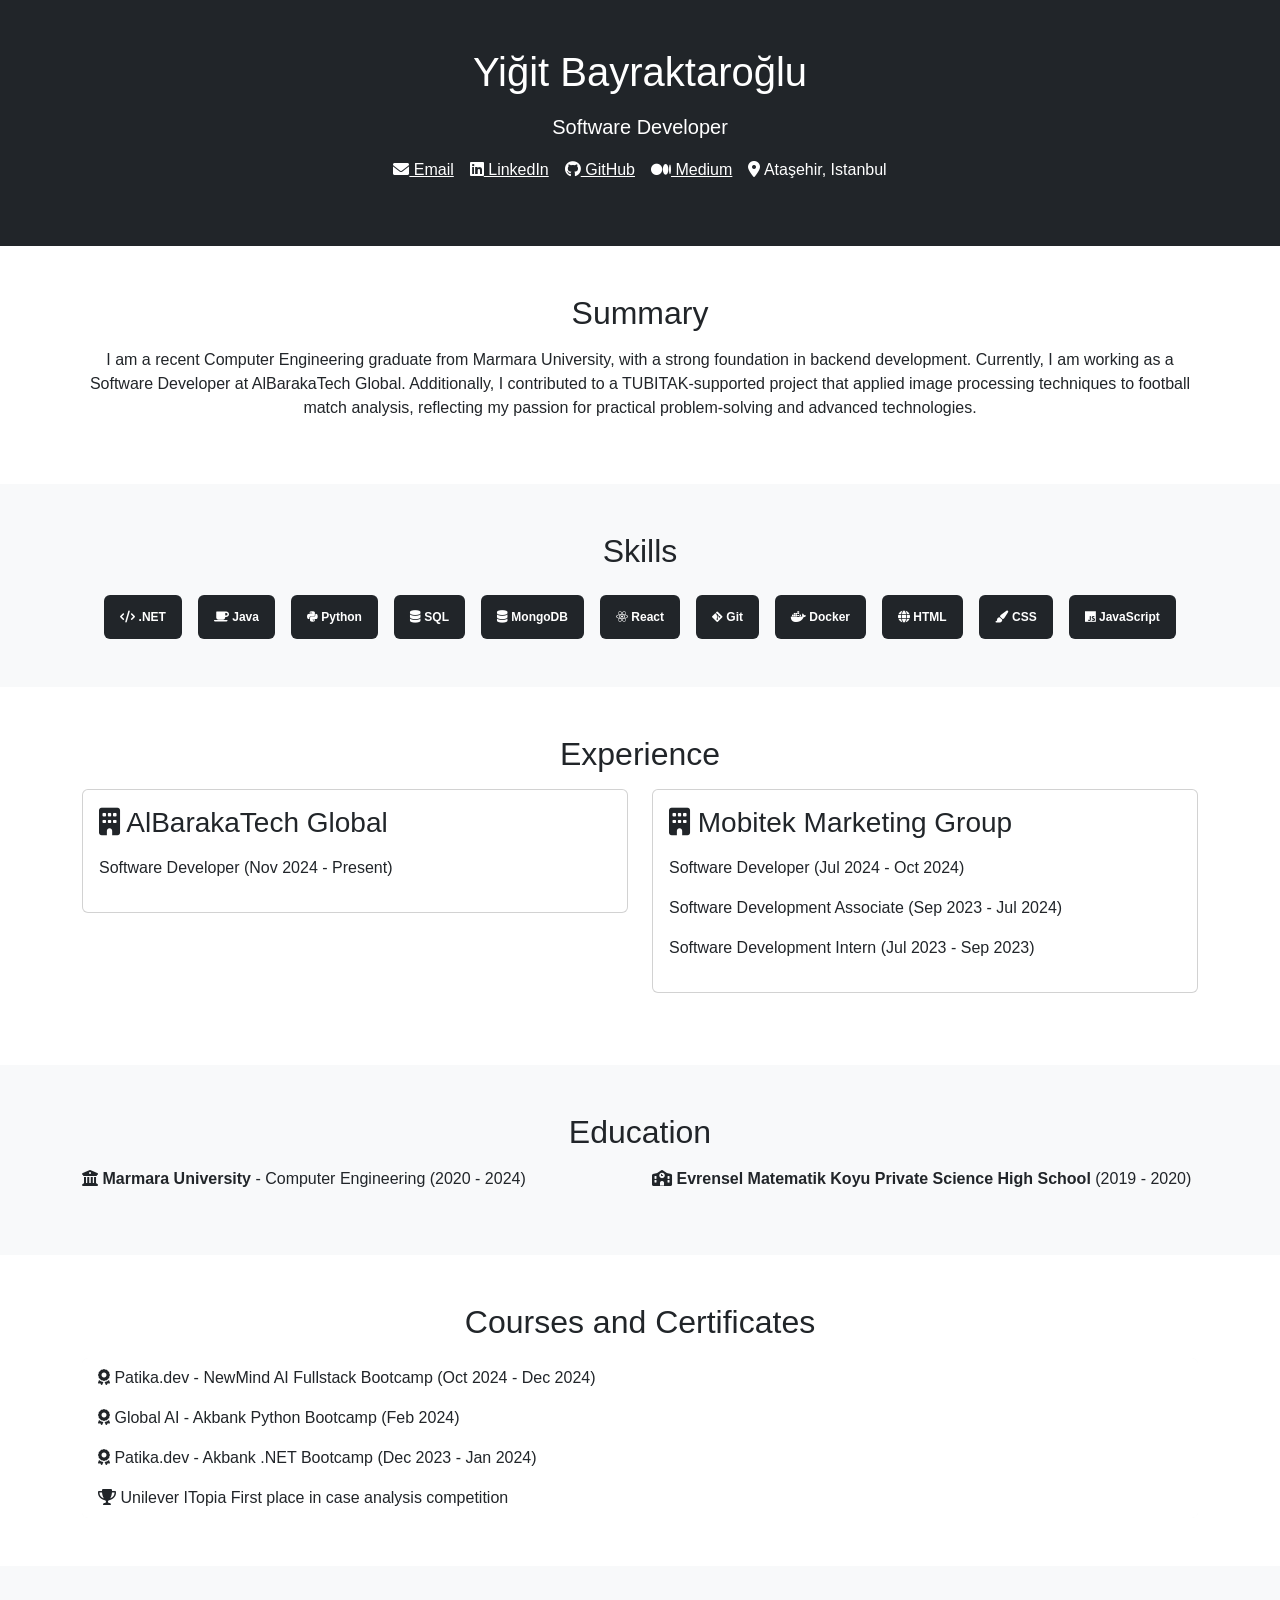
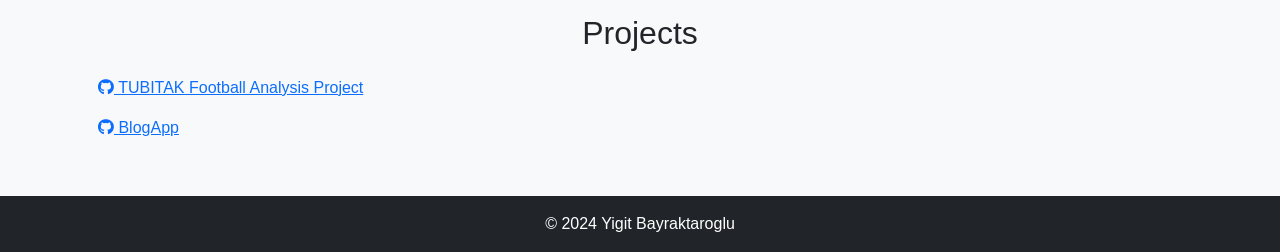
==== commit fdcccef1: "icons added" ====
--- a/index.html
+++ b/index.html
@@ -4,8 +4,11 @@
     <meta charset="UTF-8">
     <meta name="viewport" content="width=device-width, initial-scale=1.0">
     <title>Yigit Bayraktaroglu - Software Developer</title>
+    <link rel="shortcut icon" type="image/x-icon" href="favicon.ico">
     <!-- Bootstrap CSS -->
     <link href="https://cdn.jsdelivr.net/npm/bootstrap@5.3.0-alpha1/dist/css/bootstrap.min.css" rel="stylesheet">
+    <!-- Font Awesome CDN -->
+    <link rel="stylesheet" href="https://cdnjs.cloudflare.com/ajax/libs/font-awesome/6.0.0-beta3/css/all.min.css">
     <link rel="stylesheet" href="style.css">
 </head>
 <body>
@@ -14,11 +17,12 @@
         <h1>Yiğit Bayraktaroğlu</h1>
         <p class="lead">Software Developer</p>
         <div class="d-flex justify-content-center gap-3">
-            <a href="mailto:yigitbayraktaroglu02@gmail.com" class="text-white"><i class="bi bi-envelope"></i> Email</a>
-            <a href="https://www.linkedin.com/in/yigit-bayraktaroglu/" class="text-white"><i class="bi bi-linkedin"></i> LinkedIn</a>
-            <a href="https://github.com/yigitbayraktaroglu" class="text-white"><i class="bi bi-github"></i> GitHub</a>
-        </div>
-        <p>Ataşehir, Istanbul</p>
+            <a href="mailto:yigitbayraktaroglu02@gmail.com" class="text-white"><i class="fas fa-envelope"></i> Email</a>
+            <a href="https://www.linkedin.com/in/yigit-bayraktaroglu/" class="text-white"><i class="fab fa-linkedin"></i> LinkedIn</a>
+            <a href="https://github.com/yigitbayraktaroglu" class="text-white"><i class="fab fa-github"></i> GitHub</a>
+            <a href="https://medium.com/@yigitbayraktaroglu" class="text-white"><i class="fab fa-medium"></i> Medium</a>
+        <p>
+            <i class="fas fa-map-marker-alt"></i> Ataşehir, Istanbul</p>
     </header>
 
     <!-- Summary Section -->
@@ -27,29 +31,26 @@
         <p class="text-center">I am a recent Computer Engineering graduate from Marmara University, with a strong foundation in backend development. Currently, I am working as a Software Developer at AlBarakaTech Global. Additionally, I contributed to a TUBITAK-supported project that applied image processing techniques to football match analysis, reflecting my passion for practical problem-solving and advanced technologies.</p>
     </section>
 
-    
-   <!-- Skills Section -->
-<section id="skills" class="bg-light py-5">
-    <div class="container">
-        <h2 class="text-center mb-4">Skills</h2>
-        <div class="row">
-            <div class="col-12">
-                <div class="d-flex flex-wrap justify-content-center gap-3">
-                    <span class="badge bg-dark p-3">.NET</span>
-                    <span class="badge bg-dark p-3">Java</span>
-                    <span class="badge bg-dark p-3">Python</span>
-                    <span class="badge bg-dark p-3">SQL</span>
-                    <span class="badge bg-dark p-3">MongoDB</span>
-                    <span class="badge bg-dark p-3">Git</span>
-                    <span class="badge bg-dark p-3">Docker</span>
-                    <span class="badge bg-dark p-3">HTML</span>
-                    <span class="badge bg-dark p-3">CSS</span>
-                    <span class="badge bg-dark p-3">JavaScript</span>
-                </div>
+    <!-- Skills Section -->
+    <section id="skills" class="bg-light py-5">
+        <div class="container">
+            <h2 class="text-center mb-4">Skills</h2>
+            <div class="d-flex flex-wrap justify-content-center gap-3">
+                <span class="badge bg-dark p-3"><i class="fas fa-code"></i> .NET</span>
+                <span class="badge bg-dark p-3"><i class="fas fa-coffee"></i> Java</span>
+                <span class="badge bg-dark p-3"><i class="fa-brands fa-python"></i> Python</span>
+                <span class="badge bg-dark p-3"><i class="fas fa-database"></i> SQL</span>
+                <span class="badge bg-dark p-3"><i class="fas fa-database"></i> MongoDB</span>
+                <span class="badge bg-dark p-3"><i class="fa-brands fa-react"></i> React</span>
+
+                <span class="badge bg-dark p-3"><i class="fa-brands fa-git-alt"></i> Git</span>
+                <span class="badge bg-dark p-3"><i class="fab fa-docker"></i> Docker</span>
+                <span class="badge bg-dark p-3"><i class="fas fa-globe"></i> HTML</span>
+                <span class="badge bg-dark p-3"><i class="fas fa-paint-brush"></i> CSS</span>
+                <span class="badge bg-dark p-3"><i class="fab fa-js"></i> JavaScript</span>
             </div>
         </div>
-    </div>
-</section>
+    </section>
 
     <!-- Experience Section -->
     <section id="experience" class="container py-5">
@@ -58,7 +59,7 @@
             <div class="col-md-6">
                 <div class="card mb-4">
                     <div class="card-body">
-                        <h3>AlBarakaTech Global</h3>
+                        <h3><i class="fas fa-building"></i> AlBarakaTech Global</h3>
                         <p>Software Developer (Nov 2024 - Present)</p>
                     </div>
                 </div>
@@ -66,7 +67,7 @@
             <div class="col-md-6">
                 <div class="card mb-4">
                     <div class="card-body">
-                        <h3>Mobitek Marketing Group</h3>
+                        <h3><i class="fas fa-building"></i> Mobitek Marketing Group</h3>
                         <p>Software Developer (Jul 2024 - Oct 2024)</p>
                         <p>Software Development Associate (Sep 2023 - Jul 2024)</p>
                         <p>Software Development Intern (Jul 2023 - Sep 2023)</p>
@@ -82,10 +83,10 @@
             <h2 class="text-center">Education</h2>
             <div class="row">
                 <div class="col-md-6">
-                    <p><strong>Marmara University</strong> - Computer Engineering (2020 - 2024)</p>
+                    <p><i class="fas fa-university"></i> <strong>Marmara University</strong> - Computer Engineering (2020 - 2024)</p>
                 </div>
                 <div class="col-md-6">
-                    <p><strong>Evrensel Matematik Koyu Private Science High School</strong> (2019 - 2020)</p>
+                    <p><i class="fas fa-school"></i> <strong>Evrensel Matematik Koyu Private Science High School</strong> (2019 - 2020)</p>
                 </div>
             </div>
         </div>
@@ -95,10 +96,10 @@
     <section id="certificates" class="container py-5">
         <h2 class="text-center">Courses and Certificates</h2>
         <ul class="list-group bg-light">
-            <li class="list-group-item bg-white">Patika.dev - NewMind AI Fullstack Bootcamp (Oct 2024 - Dec 2024)</li>
-            <li class="list-group-item bg-white">Global AI - Akbank Python Bootcamp (Feb 2024)</li>
-            <li class="list-group-item bg-white">Patika.dev - Akbank .NET Bootcamp (Dec 2023 - Jan 2024)</li>
-            <li class="list-group-item bg-white">Unilever ITopia First place in case analysis competition</li>
+            <li class="list-group-item bg-white"><i class="fas fa-award"></i> Patika.dev - NewMind AI Fullstack Bootcamp (Oct 2024 - Dec 2024)</li>
+            <li class="list-group-item bg-white"><i class="fas fa-award"></i> Global AI - Akbank Python Bootcamp (Feb 2024)</li>
+            <li class="list-group-item bg-white"><i class="fas fa-award"></i> Patika.dev - Akbank .NET Bootcamp (Dec 2023 - Jan 2024)</li>
+            <li class="list-group-item bg-white"><i class="fas fa-trophy"></i> Unilever ITopia First place in case analysis competition</li>
         </ul>
     </section>
 
@@ -107,8 +108,8 @@
         <div class="container">
             <h2 class="text-center">Projects</h2>
             <ul class="list-group">
-                <li class="list-group-item"><a href="https://github.com/yigitbayraktaroglu/FootballAnalysis" target="_blank">TUBITAK Football Analysis Project</a></li>
-                <li class="list-group-item"><a href="https://github.com/yigitbayraktaroglu/BlogApp" target="_blank">BlogApp</a></li>
+                <li class="list-group-item"><a href="https://github.com/yigitbayraktaroglu/FootballAnalysis" target="_blank"><i class="fab fa-github"></i> TUBITAK Football Analysis Project</a></li>
+                <li class="list-group-item"><a href="https://github.com/yigitbayraktaroglu/BlogApp" target="_blank"><i class="fab fa-github"></i> BlogApp</a></li>
             </ul>
         </div>
     </section>
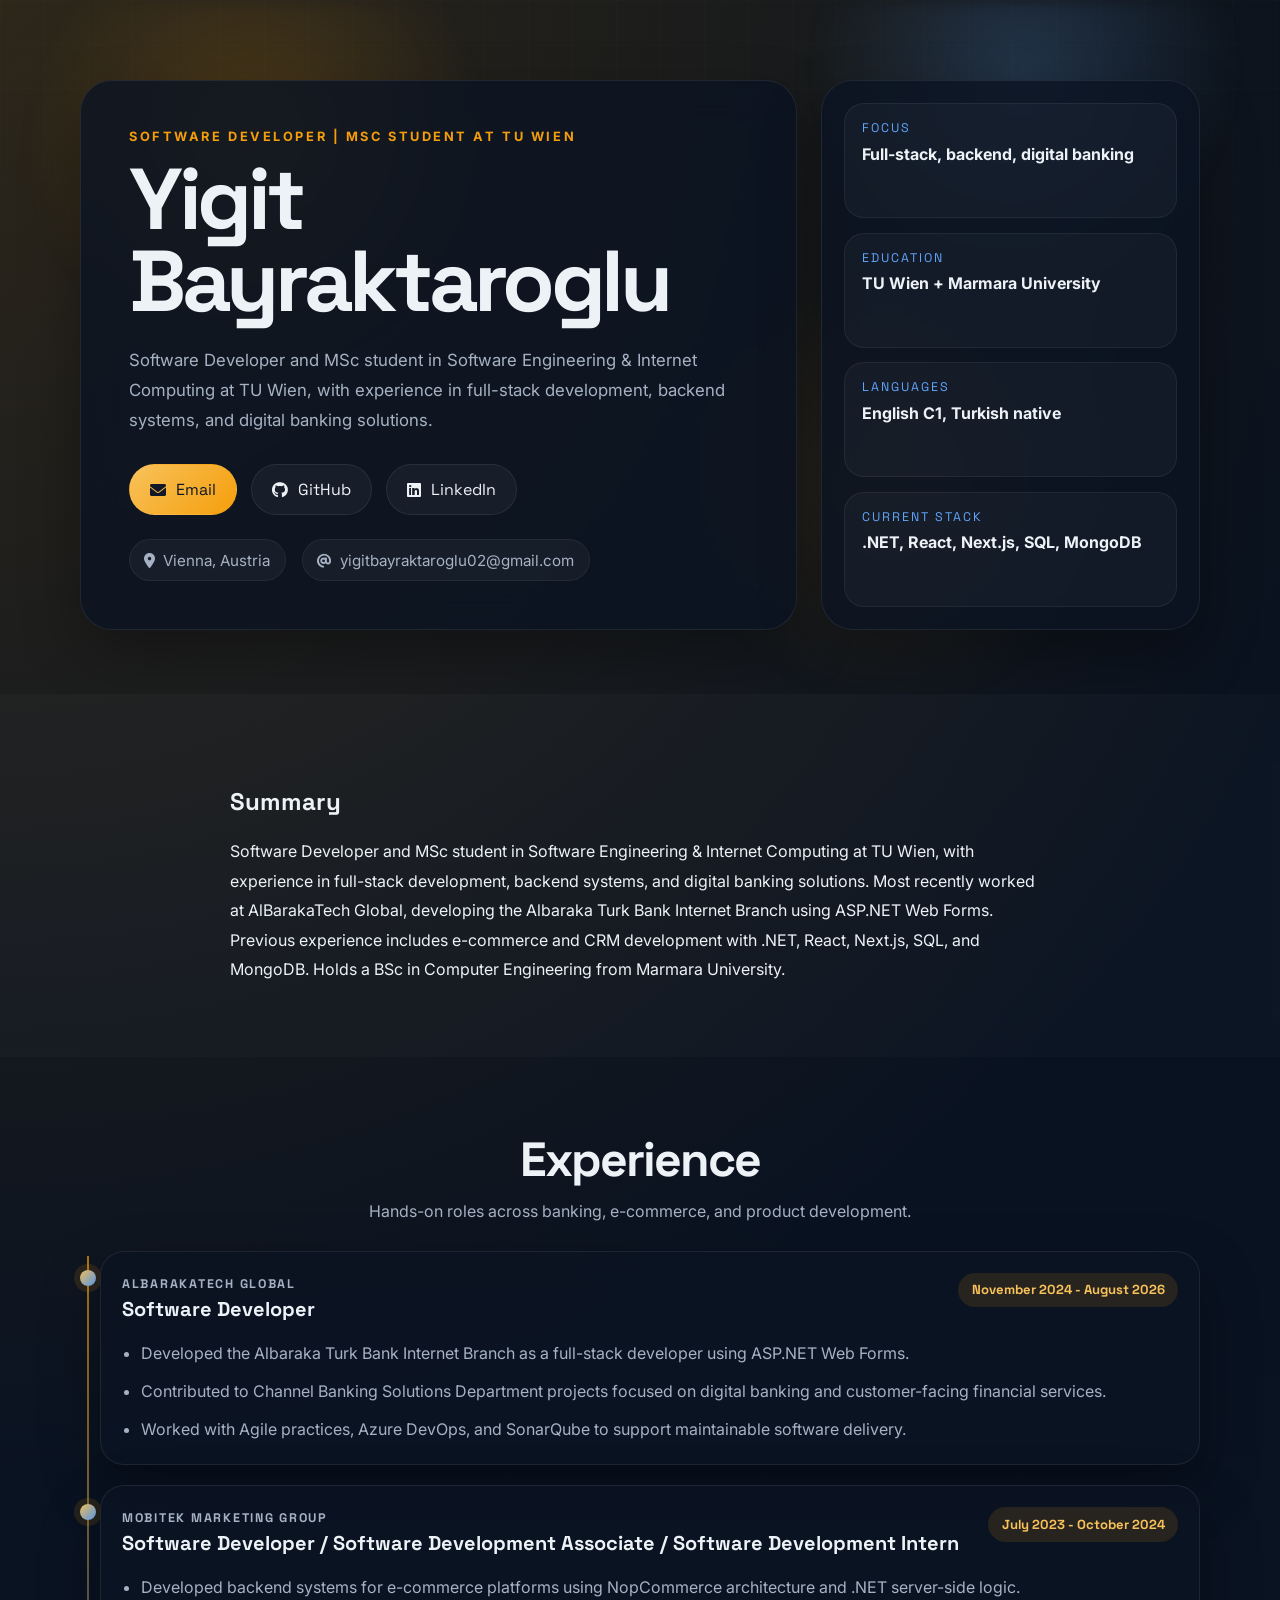
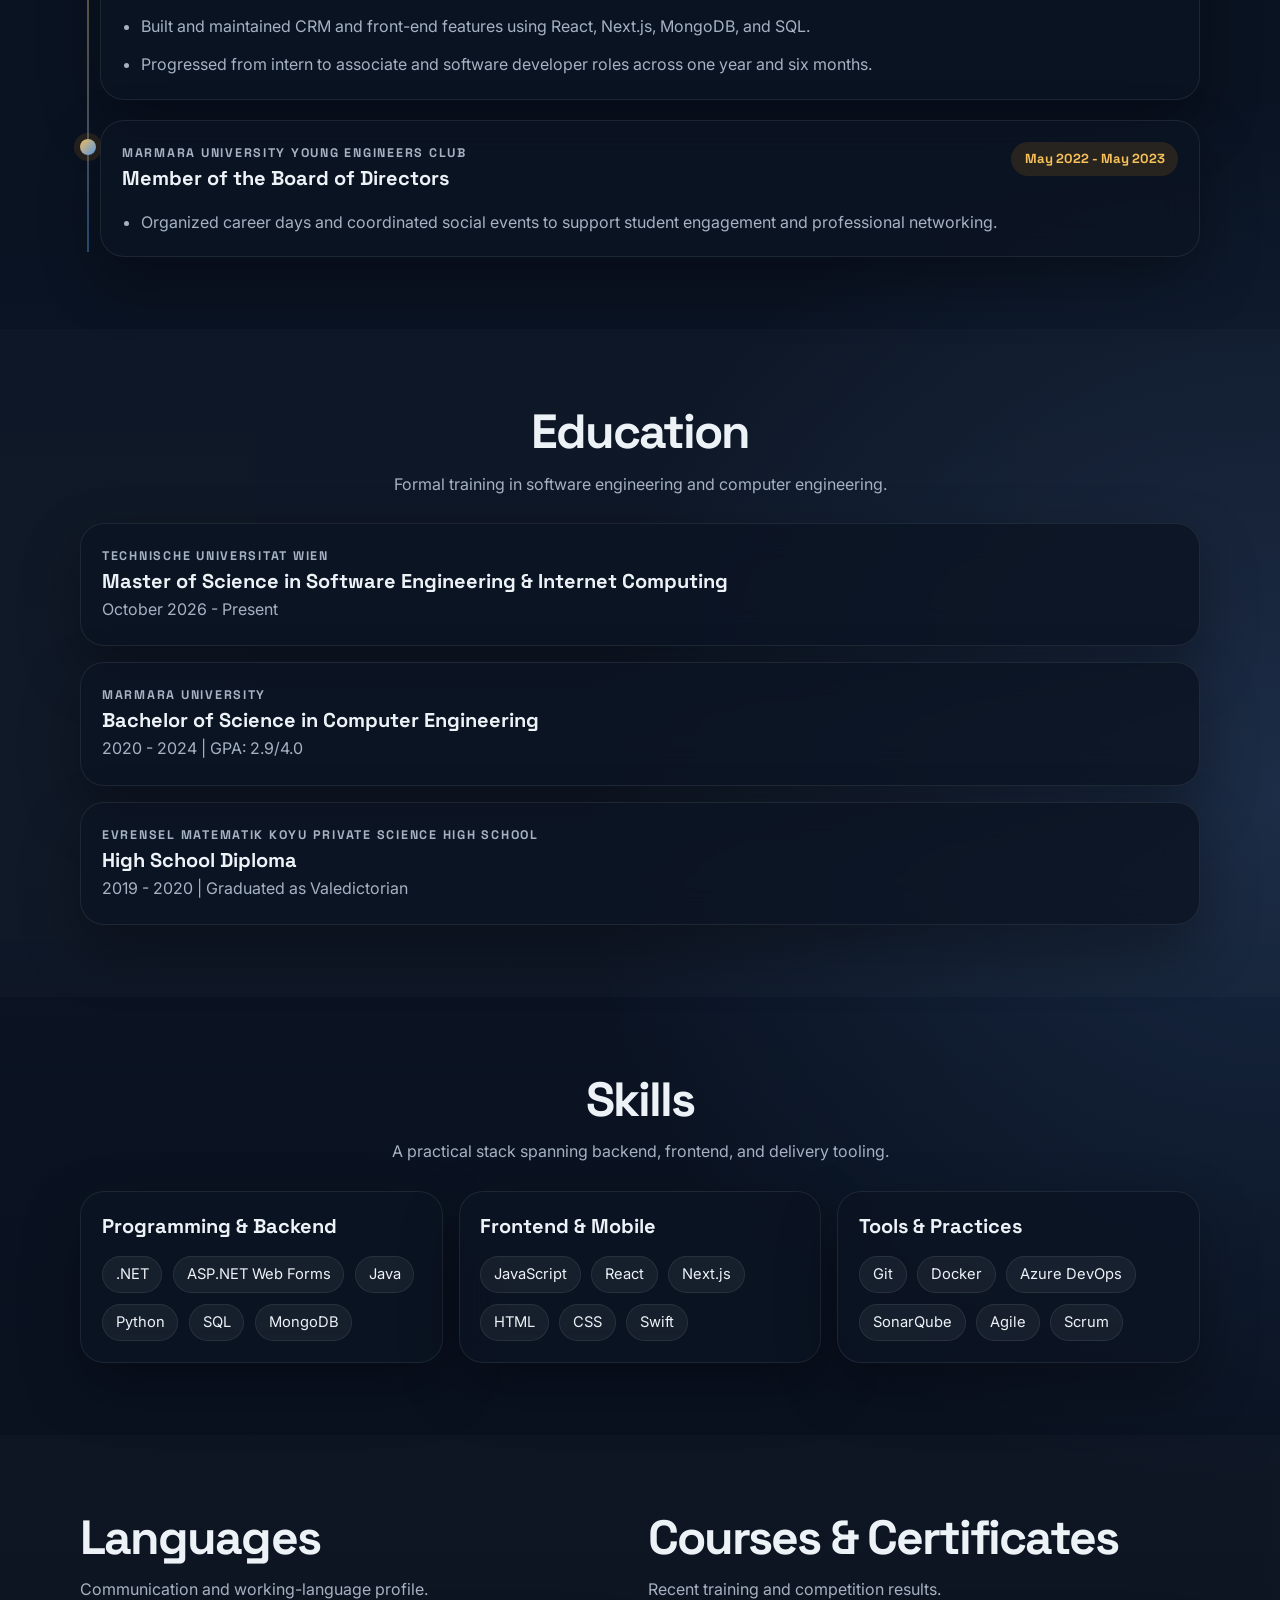
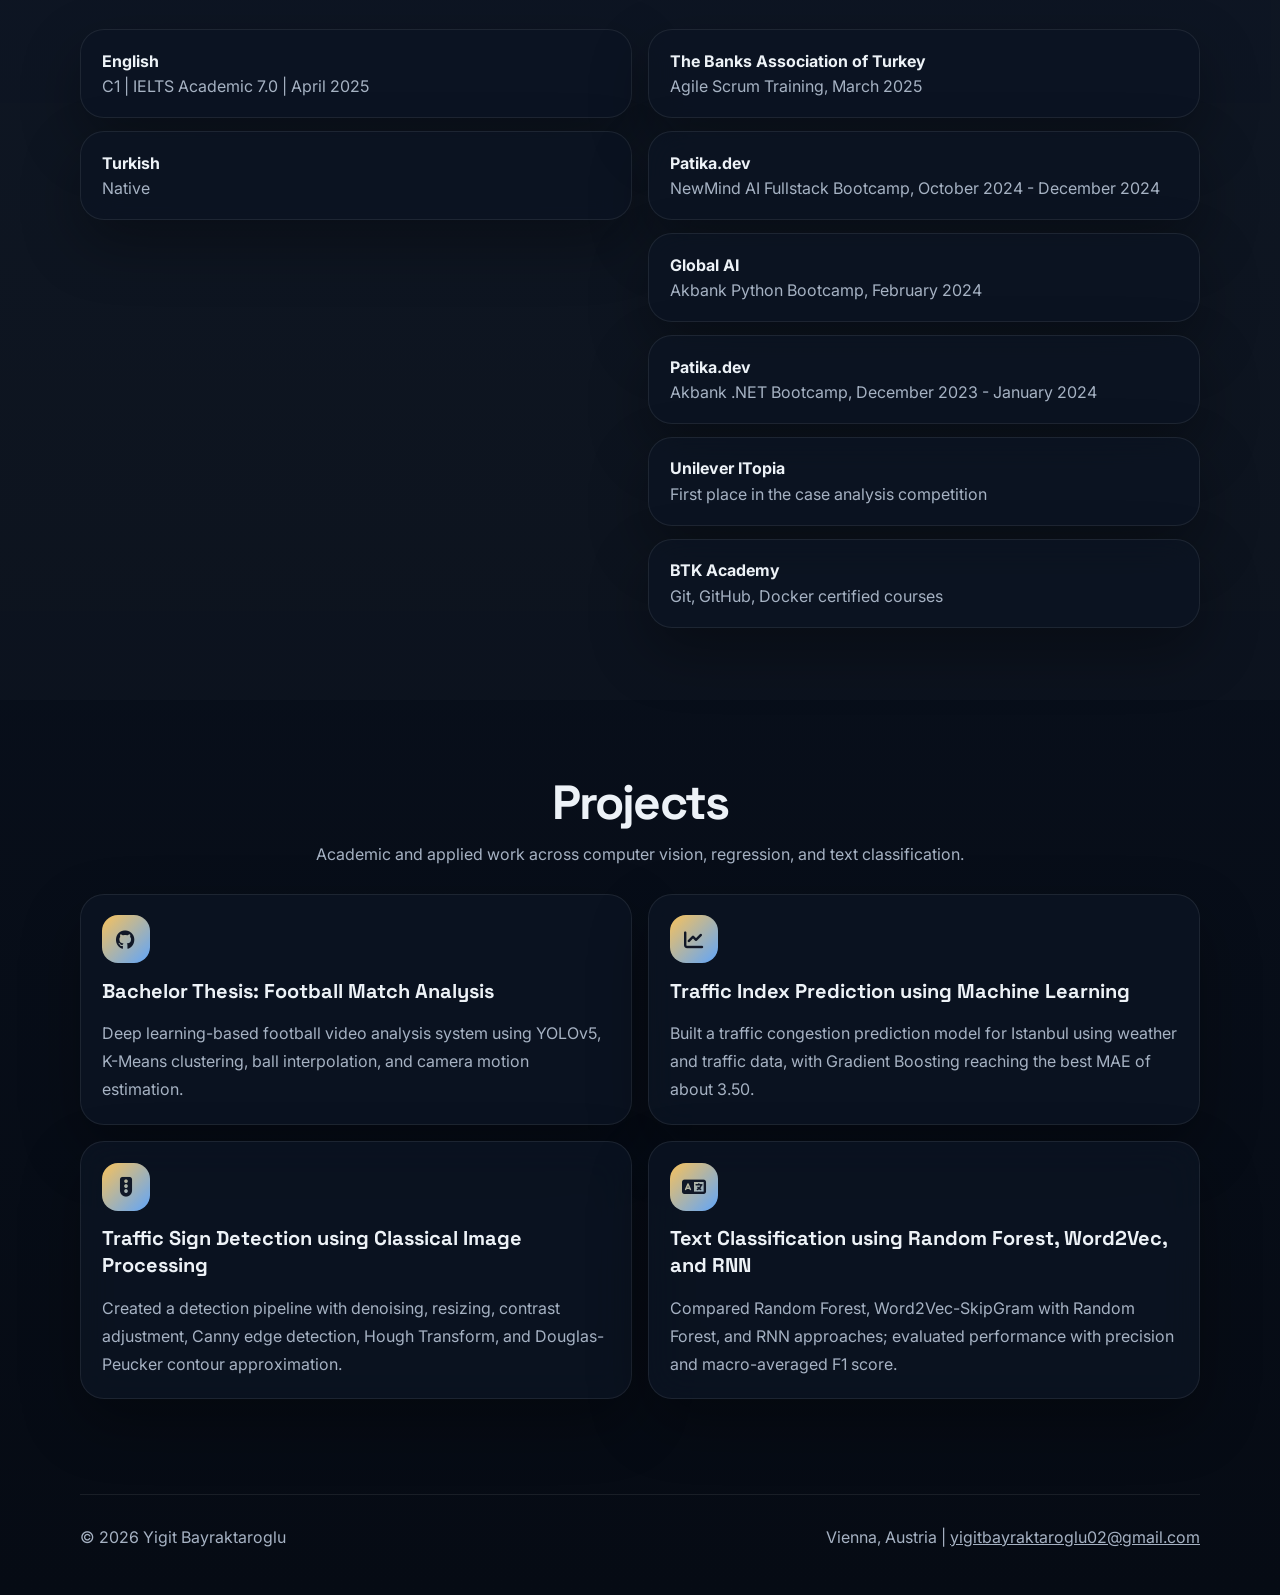
==== commit 4b1ca365: "feat: new design" ====
--- a/index.html
+++ b/index.html
@@ -1,125 +1,303 @@
 <!DOCTYPE html>
-<html lang="en">
+<html lang="en" class="scroll-smooth">
 <head>
     <meta charset="UTF-8">
     <meta name="viewport" content="width=device-width, initial-scale=1.0">
-    <title>Yigit Bayraktaroglu - Software Developer</title>
+    <title>Yigit Bayraktaroglu | Software Developer</title>
+    <meta name="description" content="CV and portfolio of Yigit Bayraktaroglu, Software Developer and MSc student at TU Wien.">
     <link rel="shortcut icon" type="image/x-icon" href="favicon.ico">
-    <!-- Bootstrap CSS -->
-    <link href="https://cdn.jsdelivr.net/npm/bootstrap@5.3.0-alpha1/dist/css/bootstrap.min.css" rel="stylesheet">
-    <!-- Font Awesome CDN -->
+    <link rel="preconnect" href="https://fonts.googleapis.com">
+    <link rel="preconnect" href="https://fonts.gstatic.com" crossorigin>
+    <link href="https://fonts.googleapis.com/css2?family=Inter:wght@400;500;600;700;800&family=Space+Grotesk:wght@500;700&display=swap" rel="stylesheet">
     <link rel="stylesheet" href="https://cdnjs.cloudflare.com/ajax/libs/font-awesome/6.0.0-beta3/css/all.min.css">
     <link rel="stylesheet" href="style.css">
 </head>
 <body>
-    <!-- Header -->
-    <header class="bg-dark text-white text-center py-5">
-        <h1>Yiğit Bayraktaroğlu</h1>
-        <p class="lead">Software Developer</p>
-        <div class="d-flex justify-content-center gap-3">
-            <a href="mailto:yigitbayraktaroglu02@gmail.com" class="text-white"><i class="fas fa-envelope"></i> Email</a>
-            <a href="https://www.linkedin.com/in/yigit-bayraktaroglu/" class="text-white"><i class="fab fa-linkedin"></i> LinkedIn</a>
-            <a href="https://github.com/yigitbayraktaroglu" class="text-white"><i class="fab fa-github"></i> GitHub</a>
-            <a href="https://medium.com/@yigitbayraktaroglu" class="text-white"><i class="fab fa-medium"></i> Medium</a>
-        <p>
-            <i class="fas fa-map-marker-alt"></i> Ataşehir, Istanbul</p>
-    </header>
-
-    <!-- Summary Section -->
-    <section id="summary" class="container py-5">
-        <h2 class="text-center">Summary</h2>
-        <p class="text-center">I am a recent Computer Engineering graduate from Marmara University, with a strong foundation in backend development. Currently, I am working as a Software Developer at AlBarakaTech Global. Additionally, I contributed to a TUBITAK-supported project that applied image processing techniques to football match analysis, reflecting my passion for practical problem-solving and advanced technologies.</p>
-    </section>
-
-    <!-- Skills Section -->
-    <section id="skills" class="bg-light py-5">
-        <div class="container">
-            <h2 class="text-center mb-4">Skills</h2>
-            <div class="d-flex flex-wrap justify-content-center gap-3">
-                <span class="badge bg-dark p-3"><i class="fas fa-code"></i> .NET</span>
-                <span class="badge bg-dark p-3"><i class="fas fa-coffee"></i> Java</span>
-                <span class="badge bg-dark p-3"><i class="fa-brands fa-python"></i> Python</span>
-                <span class="badge bg-dark p-3"><i class="fas fa-database"></i> SQL</span>
-                <span class="badge bg-dark p-3"><i class="fas fa-database"></i> MongoDB</span>
-                <span class="badge bg-dark p-3"><i class="fa-brands fa-react"></i> React</span>
-
-                <span class="badge bg-dark p-3"><i class="fa-brands fa-git-alt"></i> Git</span>
-                <span class="badge bg-dark p-3"><i class="fab fa-docker"></i> Docker</span>
-                <span class="badge bg-dark p-3"><i class="fas fa-globe"></i> HTML</span>
-                <span class="badge bg-dark p-3"><i class="fas fa-paint-brush"></i> CSS</span>
-                <span class="badge bg-dark p-3"><i class="fab fa-js"></i> JavaScript</span>
+    <div class="page-shell">
+        <header class="hero">
+            <div class="hero-background"></div>
+            <div class="container hero-grid">
+                <div class="hero-copy reveal">
+                    <p class="eyebrow">Software Developer | MSc Student at TU Wien</p>
+                    <h1>Yigit Bayraktaroglu</h1>
+                    <p class="hero-summary">
+                        Software Developer and MSc student in Software Engineering & Internet Computing at TU Wien, with experience in full-stack development, backend systems, and digital banking solutions.
+                    </p>
+                    <div class="hero-actions">
+                        <a class="button button-primary" href="mailto:yigitbayraktaroglu02@gmail.com">
+                            <i class="fas fa-envelope"></i>
+                            Email
+                        </a>
+                        <a class="button button-secondary" href="https://github.com/yigitbayraktaroglu" target="_blank" rel="noreferrer">
+                            <i class="fab fa-github"></i>
+                            GitHub
+                        </a>
+                        <a class="button button-secondary" href="https://www.linkedin.com/in/yigit-bayraktaroglu/" target="_blank" rel="noreferrer">
+                            <i class="fab fa-linkedin"></i>
+                            LinkedIn
+                        </a>
+                    </div>
+                    <div class="contact-strip">
+                        <span><i class="fas fa-location-dot"></i> Vienna, Austria</span>
+                        <span><i class="fas fa-at"></i> yigitbayraktaroglu02@gmail.com</span>
+                    </div>
+                </div>
+                <aside class="hero-card reveal">
+                    <div class="hero-card-row">
+                        <span class="hero-card-label">Focus</span>
+                        <strong>Full-stack, backend, digital banking</strong>
+                    </div>
+                    <div class="hero-card-row">
+                        <span class="hero-card-label">Education</span>
+                        <strong>TU Wien + Marmara University</strong>
+                    </div>
+                    <div class="hero-card-row">
+                        <span class="hero-card-label">Languages</span>
+                        <strong>English C1, Turkish native</strong>
+                    </div>
+                    <div class="hero-card-row">
+                        <span class="hero-card-label">Current stack</span>
+                        <strong>.NET, React, Next.js, SQL, MongoDB</strong>
+                    </div>
+                </aside>
             </div>
-        </div>
-    </section>
-
-    <!-- Experience Section -->
-    <section id="experience" class="container py-5">
-        <h2 class="text-center">Experience</h2>
-        <div class="row">
-            <div class="col-md-6">
-                <div class="card mb-4">
-                    <div class="card-body">
-                        <h3><i class="fas fa-building"></i> AlBarakaTech Global</h3>
-                        <p>Software Developer (Nov 2024 - Present)</p>
-                    </div>
-                </div>
+        </header>
+
+        <main>
+            <section class="section section-muted" id="summary">
+                <div class="container narrow reveal">
+                    <h2>Summary</h2>
+                    <p>
+                        Software Developer and MSc student in Software Engineering & Internet Computing at TU Wien, with experience in full-stack development, backend systems, and digital banking solutions. Most recently worked at AlBarakaTech Global, developing the Albaraka Turk Bank Internet Branch using ASP.NET Web Forms. Previous experience includes e-commerce and CRM development with .NET, React, Next.js, SQL, and MongoDB. Holds a BSc in Computer Engineering from Marmara University.
+                    </p>
+                </div>
+            </section>
+
+            <section class="section" id="experience">
+                <div class="container reveal">
+                    <div class="section-heading">
+                        <h2>Experience</h2>
+                        <p>Hands-on roles across banking, e-commerce, and product development.</p>
+                    </div>
+                    <div class="timeline">
+                        <article class="timeline-item">
+                            <div class="timeline-marker"></div>
+                            <div class="card">
+                                <div class="card-header">
+                                    <div>
+                                        <p class="card-kicker">AlBarakaTech Global</p>
+                                        <h3>Software Developer</h3>
+                                    </div>
+                                    <span class="date-pill">November 2024 - August 2026</span>
+                                </div>
+                                <ul class="detail-list">
+                                    <li>Developed the Albaraka Turk Bank Internet Branch as a full-stack developer using ASP.NET Web Forms.</li>
+                                    <li>Contributed to Channel Banking Solutions Department projects focused on digital banking and customer-facing financial services.</li>
+                                    <li>Worked with Agile practices, Azure DevOps, and SonarQube to support maintainable software delivery.</li>
+                                </ul>
+                            </div>
+                        </article>
+
+                        <article class="timeline-item">
+                            <div class="timeline-marker"></div>
+                            <div class="card">
+                                <div class="card-header">
+                                    <div>
+                                        <p class="card-kicker">Mobitek Marketing Group</p>
+                                        <h3>Software Developer / Software Development Associate / Software Development Intern</h3>
+                                    </div>
+                                    <span class="date-pill">July 2023 - October 2024</span>
+                                </div>
+                                <ul class="detail-list">
+                                    <li>Developed backend systems for e-commerce platforms using NopCommerce architecture and .NET server-side logic.</li>
+                                    <li>Built and maintained CRM and front-end features using React, Next.js, MongoDB, and SQL.</li>
+                                    <li>Progressed from intern to associate and software developer roles across one year and six months.</li>
+                                </ul>
+                            </div>
+                        </article>
+
+                        <article class="timeline-item">
+                            <div class="timeline-marker"></div>
+                            <div class="card">
+                                <div class="card-header">
+                                    <div>
+                                        <p class="card-kicker">Marmara University Young Engineers Club</p>
+                                        <h3>Member of the Board of Directors</h3>
+                                    </div>
+                                    <span class="date-pill">May 2022 - May 2023</span>
+                                </div>
+                                <ul class="detail-list">
+                                    <li>Organized career days and coordinated social events to support student engagement and professional networking.</li>
+                                </ul>
+                            </div>
+                        </article>
+                    </div>
+                </div>
+            </section>
+
+            <section class="section section-muted" id="education">
+                <div class="container reveal">
+                    <div class="section-heading">
+                        <h2>Education</h2>
+                        <p>Formal training in software engineering and computer engineering.</p>
+                    </div>
+                    <div class="grid grid-2 education-list">
+                        <article class="card education-card">
+                            <p class="card-kicker">Technische Universitat Wien</p>
+                            <h3>Master of Science in Software Engineering & Internet Computing</h3>
+                            <p class="muted">October 2026 - Present</p>
+                        </article>
+                        <article class="card education-card">
+                            <p class="card-kicker">Marmara University</p>
+                            <h3>Bachelor of Science in Computer Engineering</h3>
+                            <p class="muted">2020 - 2024 | GPA: 2.9/4.0</p>
+                        </article>
+                        <article class="card education-card">
+                            <p class="card-kicker">Evrensel Matematik Koyu Private Science High School</p>
+                            <h3>High School Diploma</h3>
+                            <p class="muted">2019 - 2020 | Graduated as Valedictorian</p>
+                        </article>
+                    </div>
+                </div>
+            </section>
+
+            <section class="section" id="skills">
+                <div class="container reveal">
+                    <div class="section-heading">
+                        <h2>Skills</h2>
+                        <p>A practical stack spanning backend, frontend, and delivery tooling.</p>
+                    </div>
+                    <div class="skill-groups grid grid-3">
+                        <article class="card skill-card">
+                            <h3>Programming & Backend</h3>
+                            <div class="tag-list">
+                                <span>.NET</span>
+                                <span>ASP.NET Web Forms</span>
+                                <span>Java</span>
+                                <span>Python</span>
+                                <span>SQL</span>
+                                <span>MongoDB</span>
+                            </div>
+                        </article>
+                        <article class="card skill-card">
+                            <h3>Frontend & Mobile</h3>
+                            <div class="tag-list">
+                                <span>JavaScript</span>
+                                <span>React</span>
+                                <span>Next.js</span>
+                                <span>HTML</span>
+                                <span>CSS</span>
+                                <span>Swift</span>
+                            </div>
+                        </article>
+                        <article class="card skill-card">
+                            <h3>Tools & Practices</h3>
+                            <div class="tag-list">
+                                <span>Git</span>
+                                <span>Docker</span>
+                                <span>Azure DevOps</span>
+                                <span>SonarQube</span>
+                                <span>Agile</span>
+                                <span>Scrum</span>
+                            </div>
+                        </article>
+                    </div>
+                </div>
+            </section>
+
+            <section class="section section-muted" id="languages-certificates">
+                <div class="container reveal split-layout">
+                    <div>
+                        <div class="section-heading left-aligned">
+                            <h2>Languages</h2>
+                            <p>Communication and working-language profile.</p>
+                        </div>
+                        <div class="stacked-list">
+                            <div class="card stack-row">
+                                <strong>English</strong>
+                                <span>C1 | IELTS Academic 7.0 | April 2025</span>
+                            </div>
+                            <div class="card stack-row">
+                                <strong>Turkish</strong>
+                                <span>Native</span>
+                            </div>
+                        </div>
+                    </div>
+                    <div>
+                        <div class="section-heading left-aligned">
+                            <h2>Courses & Certificates</h2>
+                            <p>Recent training and competition results.</p>
+                        </div>
+                        <div class="stacked-list">
+                            <div class="card stack-row">
+                                <strong>The Banks Association of Turkey</strong>
+                                <span>Agile Scrum Training, March 2025</span>
+                            </div>
+                            <div class="card stack-row">
+                                <strong>Patika.dev</strong>
+                                <span>NewMind AI Fullstack Bootcamp, October 2024 - December 2024</span>
+                            </div>
+                            <div class="card stack-row">
+                                <strong>Global AI</strong>
+                                <span>Akbank Python Bootcamp, February 2024</span>
+                            </div>
+                            <div class="card stack-row">
+                                <strong>Patika.dev</strong>
+                                <span>Akbank .NET Bootcamp, December 2023 - January 2024</span>
+                            </div>
+                            <div class="card stack-row">
+                                <strong>Unilever ITopia</strong>
+                                <span>First place in the case analysis competition</span>
+                            </div>
+                            <div class="card stack-row">
+                                <strong>BTK Academy</strong>
+                                <span>Git, GitHub, Docker certified courses</span>
+                            </div>
+                        </div>
+                    </div>
+                </div>
+            </section>
+
+            <section class="section" id="projects">
+                <div class="container reveal">
+                    <div class="section-heading">
+                        <h2>Projects</h2>
+                        <p>Academic and applied work across computer vision, regression, and text classification.</p>
+                    </div>
+                    <div class="grid grid-2 grid-4-up">
+                        <a class="card project-card" href="https://github.com/yigitbayraktaroglu/FootballAnalysis" target="_blank" rel="noreferrer">
+                            <div class="project-icon"><i class="fab fa-github"></i></div>
+                            <h3>Bachelor Thesis: Football Match Analysis</h3>
+                            <p>Deep learning-based football video analysis system using YOLOv5, K-Means clustering, ball interpolation, and camera motion estimation.</p>
+                        </a>
+                        <article class="card project-card">
+                            <div class="project-icon"><i class="fas fa-chart-line"></i></div>
+                            <h3>Traffic Index Prediction using Machine Learning</h3>
+                            <p>Built a traffic congestion prediction model for Istanbul using weather and traffic data, with Gradient Boosting reaching the best MAE of about 3.50.</p>
+                        </article>
+                        <article class="card project-card">
+                            <div class="project-icon"><i class="fas fa-traffic-light"></i></div>
+                            <h3>Traffic Sign Detection using Classical Image Processing</h3>
+                            <p>Created a detection pipeline with denoising, resizing, contrast adjustment, Canny edge detection, Hough Transform, and Douglas-Peucker contour approximation.</p>
+                        </article>
+                        <article class="card project-card">
+                            <div class="project-icon"><i class="fas fa-language"></i></div>
+                            <h3>Text Classification using Random Forest, Word2Vec, and RNN</h3>
+                            <p>Compared Random Forest, Word2Vec-SkipGram with Random Forest, and RNN approaches; evaluated performance with precision and macro-averaged F1 score.</p>
+                        </article>
+                    </div>
+                </div>
+            </section>
+        </main>
+
+        <footer class="footer">
+            <div class="container footer-inner">
+                <p>© <span id="current-year"></span> Yigit Bayraktaroglu</p>
+                <p>Vienna, Austria | <a href="mailto:yigitbayraktaroglu02@gmail.com">yigitbayraktaroglu02@gmail.com</a></p>
             </div>
-            <div class="col-md-6">
-                <div class="card mb-4">
-                    <div class="card-body">
-                        <h3><i class="fas fa-building"></i> Mobitek Marketing Group</h3>
-                        <p>Software Developer (Jul 2024 - Oct 2024)</p>
-                        <p>Software Development Associate (Sep 2023 - Jul 2024)</p>
-                        <p>Software Development Intern (Jul 2023 - Sep 2023)</p>
-                    </div>
-                </div>
-            </div>
-        </div>
-    </section>
-
-    <!-- Education Section -->
-    <section id="education" class="bg-light py-5">
-        <div class="container">
-            <h2 class="text-center">Education</h2>
-            <div class="row">
-                <div class="col-md-6">
-                    <p><i class="fas fa-university"></i> <strong>Marmara University</strong> - Computer Engineering (2020 - 2024)</p>
-                </div>
-                <div class="col-md-6">
-                    <p><i class="fas fa-school"></i> <strong>Evrensel Matematik Koyu Private Science High School</strong> (2019 - 2020)</p>
-                </div>
-            </div>
-        </div>
-    </section>
-
-    <!-- Courses and Certificates Section -->
-    <section id="certificates" class="container py-5">
-        <h2 class="text-center">Courses and Certificates</h2>
-        <ul class="list-group bg-light">
-            <li class="list-group-item bg-white"><i class="fas fa-award"></i> Patika.dev - NewMind AI Fullstack Bootcamp (Oct 2024 - Dec 2024)</li>
-            <li class="list-group-item bg-white"><i class="fas fa-award"></i> Global AI - Akbank Python Bootcamp (Feb 2024)</li>
-            <li class="list-group-item bg-white"><i class="fas fa-award"></i> Patika.dev - Akbank .NET Bootcamp (Dec 2023 - Jan 2024)</li>
-            <li class="list-group-item bg-white"><i class="fas fa-trophy"></i> Unilever ITopia First place in case analysis competition</li>
-        </ul>
-    </section>
-
-    <!-- Projects Section -->
-    <section id="projects" class="bg-light py-5">
-        <div class="container">
-            <h2 class="text-center">Projects</h2>
-            <ul class="list-group">
-                <li class="list-group-item"><a href="https://github.com/yigitbayraktaroglu/FootballAnalysis" target="_blank"><i class="fab fa-github"></i> TUBITAK Football Analysis Project</a></li>
-                <li class="list-group-item"><a href="https://github.com/yigitbayraktaroglu/BlogApp" target="_blank"><i class="fab fa-github"></i> BlogApp</a></li>
-            </ul>
-        </div>
-    </section>
-
-    <!-- Footer -->
-    <footer class="bg-dark text-white text-center py-3">
-        <p>© 2024 Yigit Bayraktaroglu</p>
-    </footer>
-
-    <!-- Bootstrap JS Bundle with Popper -->
-    <script src="https://cdn.jsdelivr.net/npm/bootstrap@5.3.0-alpha1/dist/js/bootstrap.bundle.min.js"></script>
+        </footer>
+    </div>
+
+    <script src="script.js"></script>
 </body>
 </html>
--- a/style.css
+++ b/style.css
@@ -1,18 +1,507 @@
+:root {
+    --bg: #08111f;
+    --bg-soft: #0d1729;
+    --card: rgba(12, 20, 35, 0.82);
+    --card-border: rgba(255, 255, 255, 0.08);
+    --text: #edf2f7;
+    --muted: #a6b2c3;
+    --accent: #f59e0b;
+    --accent-soft: rgba(245, 158, 11, 0.16);
+    --accent-2: #60a5fa;
+    --shadow: 0 24px 60px rgba(0, 0, 0, 0.32);
+}
+
+* {
+    box-sizing: border-box;
+}
+
+html {
+    scroll-behavior: smooth;
+}
+
 body {
-    font-family: 'Arial', sans-serif;
     margin: 0;
-    padding: 0;
-}
-
-h1, h2, h3 {
+    font-family: 'Inter', system-ui, -apple-system, BlinkMacSystemFont, sans-serif;
+    background:
+        radial-gradient(circle at top left, rgba(245, 158, 11, 0.16), transparent 30%),
+        radial-gradient(circle at right center, rgba(96, 165, 250, 0.14), transparent 26%),
+        linear-gradient(180deg, #07101d 0%, #0b1424 50%, #060b14 100%);
+    color: var(--text);
+    overflow-x: hidden;
+}
+
+body::before {
+    content: '';
+    position: fixed;
+    inset: 0;
+    background-image: linear-gradient(rgba(255, 255, 255, 0.02) 1px, transparent 1px), linear-gradient(90deg, rgba(255, 255, 255, 0.02) 1px, transparent 1px);
+    background-size: 44px 44px;
+    mask-image: linear-gradient(180deg, rgba(0, 0, 0, 0.65), transparent 80%);
+    pointer-events: none;
+}
+
+a {
+    color: inherit;
+}
+
+.page-shell {
+    position: relative;
+    z-index: 1;
+}
+
+.container {
+    width: min(1120px, calc(100% - 2rem));
+    margin: 0 auto;
+}
+
+.hero {
+    position: relative;
+    overflow: hidden;
+    padding: 5rem 0 4rem;
+}
+
+.hero-background {
+    position: absolute;
+    inset: 0;
+    background:
+        radial-gradient(circle at 20% 20%, rgba(245, 158, 11, 0.18), transparent 20%),
+        radial-gradient(circle at 80% 10%, rgba(96, 165, 250, 0.2), transparent 18%),
+        radial-gradient(circle at 70% 70%, rgba(245, 158, 11, 0.1), transparent 22%);
+    filter: blur(8px);
+    pointer-events: none;
+}
+
+.hero-grid {
+    position: relative;
+    display: grid;
+    grid-template-columns: minmax(0, 1.7fr) minmax(300px, 0.9fr);
+    gap: 1.5rem;
+    align-items: stretch;
+}
+
+.hero-copy,
+.hero-card,
+.card {
+    border: 1px solid var(--card-border);
+    background: var(--card);
+    backdrop-filter: blur(18px);
+    box-shadow: var(--shadow);
+}
+
+.hero-copy {
+    padding: clamp(1.5rem, 4vw, 3rem);
+    border-radius: 2rem;
+}
+
+.eyebrow {
+    margin: 0 0 0.9rem;
+    text-transform: uppercase;
+    letter-spacing: 0.2em;
+    color: var(--accent);
+    font-size: 0.8rem;
+    font-weight: 700;
+}
+
+h1,
+h2,
+h3,
+.button,
+.card-kicker,
+.date-pill,
+.hero-card-label {
+    font-family: 'Space Grotesk', 'Inter', sans-serif;
+}
+
+h1 {
+    margin: 0;
+    font-size: clamp(3rem, 7vw, 5.4rem);
+    line-height: 0.95;
+    letter-spacing: -0.05em;
+}
+
+.hero-summary {
+    max-width: 62ch;
+    margin: 1.4rem 0 0;
+    color: var(--muted);
+    font-size: 1.05rem;
+    line-height: 1.8;
+}
+
+.hero-actions {
+    display: flex;
+    flex-wrap: wrap;
+    gap: 0.85rem;
+    margin-top: 1.75rem;
+}
+
+.button {
+    display: inline-flex;
+    align-items: center;
+    gap: 0.65rem;
+    padding: 0.9rem 1.25rem;
+    border-radius: 999px;
+    text-decoration: none;
+    border: 1px solid transparent;
+    transition: transform 180ms ease, border-color 180ms ease, background-color 180ms ease, color 180ms ease;
+}
+
+.button:hover,
+.project-card:hover {
+    transform: translateY(-3px);
+}
+
+.button-primary {
+    color: #111827;
+    background: linear-gradient(135deg, #f8c25b, #f59e0b);
+}
+
+.button-secondary {
+    color: var(--text);
+    background: rgba(255, 255, 255, 0.04);
+    border-color: rgba(255, 255, 255, 0.08);
+}
+
+.contact-strip {
+    display: flex;
+    flex-wrap: wrap;
+    gap: 0.8rem 1rem;
+    margin-top: 1.5rem;
+    color: var(--muted);
+    font-size: 0.95rem;
+}
+
+.contact-strip span {
+    display: inline-flex;
+    align-items: center;
+    gap: 0.5rem;
+    padding: 0.65rem 0.9rem;
+    border-radius: 999px;
+    background: rgba(255, 255, 255, 0.04);
+    border: 1px solid rgba(255, 255, 255, 0.06);
+}
+
+.hero-card {
+    border-radius: 2rem;
+    padding: 1.4rem;
+    display: grid;
+    gap: 0.9rem;
+}
+
+.hero-card-row {
+    padding: 1rem 1.05rem;
+    border-radius: 1.25rem;
+    background: rgba(255, 255, 255, 0.03);
+    border: 1px solid rgba(255, 255, 255, 0.06);
+}
+
+.hero-card-label {
+    display: block;
+    margin-bottom: 0.35rem;
+    font-size: 0.78rem;
+    text-transform: uppercase;
+    letter-spacing: 0.16em;
+    color: var(--accent-2);
+}
+
+.hero-card strong {
+    font-size: 1rem;
+    line-height: 1.5;
+}
+
+.section {
+    padding: 4.5rem 0;
+}
+
+.section-muted {
+    background: rgba(255, 255, 255, 0.02);
+}
+
+.narrow {
+    max-width: 820px;
+}
+
+.section-heading {
+    display: grid;
+    gap: 0.45rem;
+    margin-bottom: 1.5rem;
+    text-align: center;
+}
+
+.left-aligned {
+    text-align: left;
+}
+
+.section-heading h2 {
+    margin: 0;
+    font-size: clamp(2rem, 4vw, 3rem);
+    letter-spacing: -0.04em;
+}
+
+.section-heading p,
+.muted,
+.card p,
+.stack-row span,
+.footer p {
+    color: var(--muted);
+}
+
+.section p {
+    margin: 0;
+    line-height: 1.85;
+}
+
+.timeline {
+    position: relative;
+    display: grid;
+    gap: 1.25rem;
+    padding-left: 1.25rem;
+}
+
+.timeline::before {
+    content: '';
+    position: absolute;
+    left: 0.45rem;
+    top: 0.35rem;
+    bottom: 0.35rem;
+    width: 2px;
+    background: linear-gradient(180deg, rgba(245, 158, 11, 0.7), rgba(96, 165, 250, 0.4));
+}
+
+.timeline-item {
+    position: relative;
+}
+
+.timeline-marker {
+    position: absolute;
+    left: -1.22rem;
+    top: 1.2rem;
+    width: 1rem;
+    height: 1rem;
+    border-radius: 50%;
+    background: linear-gradient(135deg, #f8c25b, #60a5fa);
+    box-shadow: 0 0 0 6px rgba(245, 158, 11, 0.12);
+}
+
+.card {
+    border-radius: 1.5rem;
+    padding: 1.3rem;
+}
+
+.card-header {
+    display: flex;
+    justify-content: space-between;
+    gap: 1rem;
+    align-items: flex-start;
     margin-bottom: 1rem;
 }
 
-.list-group-item {
-    background-color: #f8f9fa;
-    border: none;
-}
-
-footer p {
+.card-kicker {
+    margin: 0 0 0.25rem;
+    text-transform: uppercase;
+    letter-spacing: 0.14em;
+    color: var(--accent);
+    font-size: 0.78rem;
+    font-weight: 700;
+}
+
+.card h3 {
     margin: 0;
-}
+    font-size: 1.25rem;
+    line-height: 1.35;
+}
+
+.date-pill {
+    flex: none;
+    padding: 0.55rem 0.85rem;
+    border-radius: 999px;
+    background: rgba(245, 158, 11, 0.12);
+    color: #f8c25b;
+    font-size: 0.82rem;
+    font-weight: 700;
+}
+
+.detail-list {
+    margin: 0;
+    padding-left: 1.2rem;
+    display: grid;
+    gap: 0.65rem;
+    color: var(--muted);
+    line-height: 1.75;
+}
+
+.grid {
+    display: grid;
+    gap: 1rem;
+}
+
+.grid-2 {
+    grid-template-columns: repeat(2, minmax(0, 1fr));
+}
+
+.education-list {
+    grid-template-columns: 1fr;
+}
+
+.grid-3 {
+    grid-template-columns: repeat(3, minmax(0, 1fr));
+}
+
+.grid-4-up {
+    grid-template-columns: repeat(2, minmax(0, 1fr));
+}
+
+.education-card,
+.skill-card,
+.project-card {
+    min-height: 100%;
+}
+
+.education-card h3,
+.skill-card h3,
+.project-card h3 {
+    margin-top: 0;
+}
+
+.tag-list {
+    display: flex;
+    flex-wrap: wrap;
+    gap: 0.65rem;
+    margin-top: 1rem;
+}
+
+.tag-list span {
+    padding: 0.55rem 0.8rem;
+    border-radius: 999px;
+    background: rgba(255, 255, 255, 0.05);
+    border: 1px solid rgba(255, 255, 255, 0.08);
+    color: var(--text);
+    font-size: 0.92rem;
+}
+
+.split-layout {
+    display: grid;
+    grid-template-columns: repeat(2, minmax(0, 1fr));
+    gap: 1rem;
+    align-items: start;
+}
+
+.stacked-list {
+    display: grid;
+    gap: 0.8rem;
+    min-height: auto;
+}
+
+.stack-row {
+    display: grid;
+    gap: 0.35rem;
+}
+
+.project-card {
+    display: grid;
+    gap: 0.9rem;
+    text-decoration: none;
+    transition: transform 180ms ease, border-color 180ms ease, background-color 180ms ease;
+}
+
+.project-card p {
+    line-height: 1.75;
+}
+
+.project-icon {
+    width: 3rem;
+    height: 3rem;
+    border-radius: 1rem;
+    display: grid;
+    place-items: center;
+    color: #111827;
+    background: linear-gradient(135deg, #f8c25b, #60a5fa);
+    font-size: 1.2rem;
+}
+
+.footer {
+    padding: 1.4rem 0 2rem;
+}
+
+.footer-inner {
+    display: flex;
+    justify-content: space-between;
+    gap: 1rem;
+    flex-wrap: wrap;
+    padding-top: 1rem;
+    border-top: 1px solid rgba(255, 255, 255, 0.08);
+}
+
+.reveal {
+    opacity: 0;
+    transform: translateY(20px);
+    transition: opacity 600ms ease, transform 600ms ease;
+}
+
+.reveal.visible {
+    opacity: 1;
+    transform: translateY(0);
+}
+
+::-webkit-scrollbar {
+    width: 11px;
+}
+
+::-webkit-scrollbar-track {
+    background: #0b1321;
+}
+
+::-webkit-scrollbar-thumb {
+    background: linear-gradient(180deg, #f8c25b, #60a5fa);
+    border-radius: 999px;
+}
+
+@media (max-width: 960px) {
+    .hero-grid,
+    .grid-2,
+    .grid-3,
+    .split-layout {
+        grid-template-columns: 1fr;
+    }
+
+    .card-header,
+    .footer-inner {
+        flex-direction: column;
+    }
+
+    .date-pill {
+        align-self: flex-start;
+    }
+}
+
+@media (max-width: 640px) {
+    .hero {
+        padding-top: 3.5rem;
+    }
+
+    .section {
+        padding: 3.5rem 0;
+    }
+
+    .container {
+        width: min(100% - 1.2rem, 1120px);
+    }
+
+    .hero-copy,
+    .hero-card,
+    .card {
+        border-radius: 1.35rem;
+    }
+
+    .button {
+        width: 100%;
+        justify-content: center;
+    }
+
+    .contact-strip {
+        display: grid;
+    }
+
+    .timeline {
+        padding-left: 1rem;
+    }
+}
